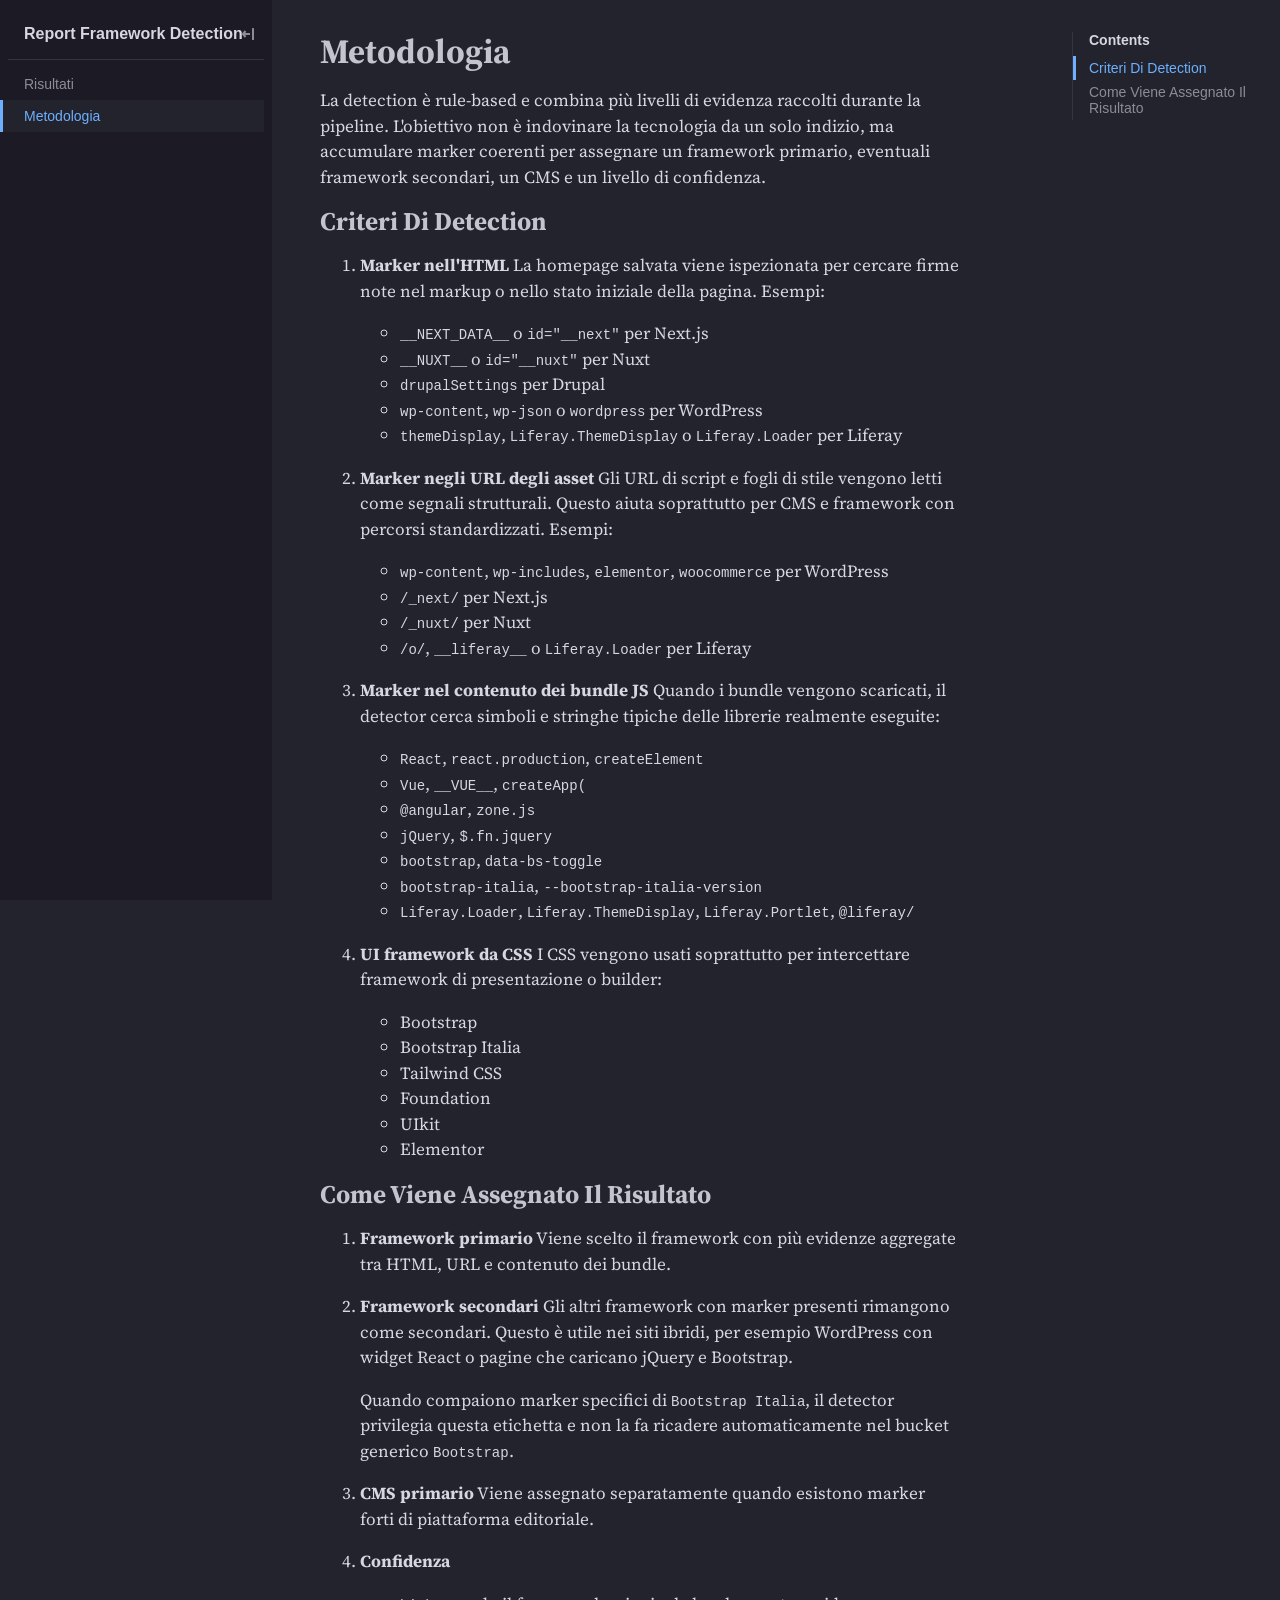
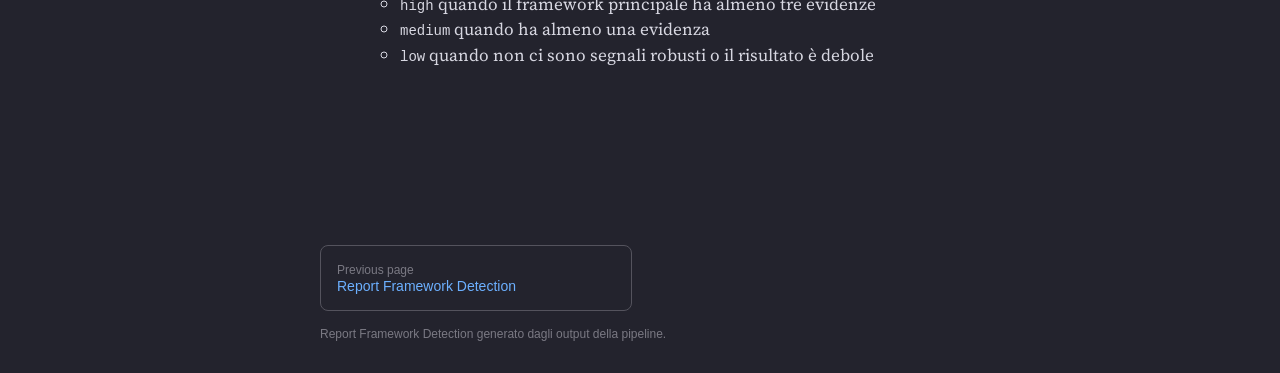
==== methodology.html @ 4d40c1b3 "second" ====
<!DOCTYPE html>
<html>
<head>
<meta charset="utf-8">
<meta name="viewport" content="width=device-width, initial-scale=1, maximum-scale=1">
<meta name="generator" content="Observable Framework v1.13.4">
<title>Metodologia | Report Framework Detection</title>
<link rel="preconnect" href="https://fonts.gstatic.com" crossorigin>
<link rel="preload" as="style" href="https://fonts.googleapis.com/css2?family=Source+Serif+4:ital,opsz,wght@0,8..60,200..900;1,8..60,200..900&amp;display=swap" crossorigin>
<link rel="preload" as="style" href="./_observablehq/theme-slate.55e203da.css">
<link rel="stylesheet" type="text/css" href="https://fonts.googleapis.com/css2?family=Source+Serif+4:ital,opsz,wght@0,8..60,200..900;1,8..60,200..900&amp;display=swap" crossorigin>
<link rel="stylesheet" type="text/css" href="./_observablehq/theme-slate.55e203da.css">
<link rel="modulepreload" href="./_observablehq/client.86d48a53.js">
<link rel="modulepreload" href="./_observablehq/runtime.607a8173.js">
<link rel="modulepreload" href="./_observablehq/stdlib.277aeab8.js">
<link rel="icon" href="./_file/observable.1af93621.png" type="image/png" sizes="32x32">
<script type="module">

import "./_observablehq/client.86d48a53.js";

</script>
</head>
<body>
<input id="observablehq-sidebar-toggle" type="checkbox" title="Toggle sidebar">
<label id="observablehq-sidebar-backdrop" for="observablehq-sidebar-toggle"></label>
<nav id="observablehq-sidebar">
  <ol>
    <label id="observablehq-sidebar-close" for="observablehq-sidebar-toggle"></label>
    <li class="observablehq-link"><a href="./">Report Framework Detection</a></li>
  </ol>
  <ol>
    <li class="observablehq-link"><a href="./">Risultati</a></li>
    <li class="observablehq-link observablehq-link-active"><a href="./methodology">Metodologia</a></li>
  </ol>
</nav>
<script>{const e=document.querySelector("#observablehq-sidebar"),o=document.querySelector("#observablehq-sidebar-toggle"),r=sessionStorage.getItem("observablehq-sidebar");r?o.checked=r==="true":o.indeterminate=!0;for(const t of document.querySelectorAll("#observablehq-sidebar summary")){const s=t.parentElement;switch(sessionStorage.getItem(`observablehq-sidebar:${t.textContent}`)){case"true":s.open=!0;break;case"false":s.classList.contains("observablehq-section-active")||(s.open=!1);break}}addEventListener("beforeunload",()=>sessionStorage.setItem("observablehq-sidebar-scrolly",`${e.scrollTop}`));const a=sessionStorage.getItem("observablehq-sidebar-scrolly");a!=null&&(e.style.cssText="overflow: hidden;",e.scrollTop=+a,e.style.cssText="");}</script>
<div id="observablehq-center">
<aside id="observablehq-toc" data-selector="h1:not(:first-of-type)[id], h2:first-child[id], :not(h1) + h2[id]">
<nav>
<div>Contents</div>
<ol>
<li class="observablehq-secondary-link"><a href="#criteri-di-detection">Criteri Di Detection</a></li>
<li class="observablehq-secondary-link"><a href="#come-viene-assegnato-il-risultato">Come Viene Assegnato Il Risultato</a></li>
</ol>
</nav>
</aside>
<main id="observablehq-main" class="observablehq">
<h1 id="metodologia" tabindex="-1"><a class="observablehq-header-anchor" href="#metodologia">Metodologia</a></h1>
<p>La detection è rule-based e combina più livelli di evidenza raccolti durante la pipeline. L'obiettivo non è indovinare
la tecnologia da un solo indizio, ma accumulare marker coerenti per assegnare un framework primario, eventuali framework
secondari, un CMS e un livello di confidenza.</p>
<h2 id="criteri-di-detection" tabindex="-1"><a class="observablehq-header-anchor" href="#criteri-di-detection">Criteri Di Detection</a></h2>
<ol>
<li>
<p><strong>Marker nell'HTML</strong>
La homepage salvata viene ispezionata per cercare firme note nel markup o nello stato iniziale della pagina.
Esempi:</p>
<ul>
<li><code>__NEXT_DATA__</code> o <code>id="__next"</code> per Next.js</li>
<li><code>__NUXT__</code> o <code>id="__nuxt"</code> per Nuxt</li>
<li><code>drupalSettings</code> per Drupal</li>
<li><code>wp-content</code>, <code>wp-json</code> o <code>wordpress</code> per WordPress</li>
<li><code>themeDisplay</code>, <code>Liferay.ThemeDisplay</code> o <code>Liferay.Loader</code> per Liferay</li>
</ul>
</li>
<li>
<p><strong>Marker negli URL degli asset</strong>
Gli URL di script e fogli di stile vengono letti come segnali strutturali. Questo aiuta soprattutto per CMS e framework
con percorsi standardizzati. Esempi:</p>
<ul>
<li><code>wp-content</code>, <code>wp-includes</code>, <code>elementor</code>, <code>woocommerce</code> per WordPress</li>
<li><code>/_next/</code> per Next.js</li>
<li><code>/_nuxt/</code> per Nuxt</li>
<li><code>/o/</code>, <code>__liferay__</code> o <code>Liferay.Loader</code> per Liferay</li>
</ul>
</li>
<li>
<p><strong>Marker nel contenuto dei bundle JS</strong>
Quando i bundle vengono scaricati, il detector cerca simboli e stringhe tipiche delle librerie realmente eseguite:</p>
<ul>
<li><code>React</code>, <code>react.production</code>, <code>createElement</code></li>
<li><code>Vue</code>, <code>__VUE__</code>, <code>createApp(</code></li>
<li><code>@angular</code>, <code>zone.js</code></li>
<li><code>jQuery</code>, <code>$.fn.jquery</code></li>
<li><code>bootstrap</code>, <code>data-bs-toggle</code></li>
<li><code>bootstrap-italia</code>, <code>--bootstrap-italia-version</code></li>
<li><code>Liferay.Loader</code>, <code>Liferay.ThemeDisplay</code>, <code>Liferay.Portlet</code>, <code>@liferay/</code></li>
</ul>
</li>
<li>
<p><strong>UI framework da CSS</strong>
I CSS vengono usati soprattutto per intercettare framework di presentazione o builder:</p>
<ul>
<li>Bootstrap</li>
<li>Bootstrap Italia</li>
<li>Tailwind CSS</li>
<li>Foundation</li>
<li>UIkit</li>
<li>Elementor</li>
</ul>
</li>
</ol>
<h2 id="come-viene-assegnato-il-risultato" tabindex="-1"><a class="observablehq-header-anchor" href="#come-viene-assegnato-il-risultato">Come Viene Assegnato Il Risultato</a></h2>
<ol>
<li>
<p><strong>Framework primario</strong>
Viene scelto il framework con più evidenze aggregate tra HTML, URL e contenuto dei bundle.</p>
</li>
<li>
<p><strong>Framework secondari</strong>
Gli altri framework con marker presenti rimangono come secondari. Questo è utile nei siti ibridi, per esempio
WordPress con widget React o pagine che caricano jQuery e Bootstrap.</p>
<p>Quando compaiono marker specifici di <code>Bootstrap Italia</code>, il detector privilegia questa etichetta e non la fa
ricadere automaticamente nel bucket generico <code>Bootstrap</code>.</p>
</li>
<li>
<p><strong>CMS primario</strong>
Viene assegnato separatamente quando esistono marker forti di piattaforma editoriale.</p>
</li>
<li>
<p><strong>Confidenza</strong></p>
<ul>
<li><code>high</code> quando il framework principale ha almeno tre evidenze</li>
<li><code>medium</code> quando ha almeno una evidenza</li>
<li><code>low</code> quando non ci sono segnali robusti o il risultato è debole</li>
</ul>
</li>
</ol>
</main>
<footer id="observablehq-footer">
<nav><a rel="prev" href="./"><span>Report Framework Detection</span></a></nav>
<div>Report Framework Detection generato dagli output della pipeline.</div>
</footer>
</div>
</body>
</html>
---- _observablehq/theme-slate.55e203da.css ----
:root{--monospace: Menlo, Consolas, monospace;--monospace-font: 14px/1.5 var(--monospace);--serif: "Source Serif 4", "Iowan Old Style", "Apple Garamond", "Palatino Linotype", "Times New Roman", "Droid Serif", Times, serif, "Apple Color Emoji", "Segoe UI Emoji", "Segoe UI Symbol";--sans-serif: -apple-system, BlinkMacSystemFont, "avenir next", avenir, helvetica, "helvetica neue", ubuntu, roboto, noto, "segoe ui", arial, sans-serif;--theme-blue: #4269d0;--theme-green: #3ca951;--theme-red: #ff725c;--theme-yellow: #efb118}html{-webkit-text-size-adjust:100%;-webkit-font-smoothing:antialiased;-moz-osx-font-smoothing:grayscale;background:var(--theme-background);color:var(--theme-foreground)}body{font:17px/1.5 var(--serif);margin:0}a[href]{color:var(--theme-foreground-focus)}h1,h2,h3,h4,h5,h6{color:var(--theme-foreground-alt);font-weight:700;line-height:1.15;margin-top:0;margin-bottom:.25rem;text-wrap:balance}h2+p,h3+p,h4+p,h2+table,h3+table,h4+table{margin-top:0}h1+h2{color:var(--theme-foreground);font-size:20px;font-style:italic;font-weight:400;margin-bottom:1rem}a[href]{text-decoration:none}a[href]:hover,a[href]:focus{text-decoration:underline}h1 code,h2 code,h3 code,h4 code,h5 code,h6 code{font-size:90%}pre{line-height:1.5}pre,code,tt{font-family:var(--monospace);font-size:14px}img{max-width:100%}p,table,figure,figcaption,h1,h2,h3,h4,h5,h6,.katex-display{max-width:640px}blockquote,ol,ul{max-width:600px}blockquote{margin:1rem 1.5rem}ul ol{padding-left:28px}hr{height:1px;margin:1rem 0;padding:1rem 0;border:none;background:no-repeat center/100% 1px linear-gradient(to right,var(--theme-foreground-faintest),var(--theme-foreground-faintest))}pre{background-color:var(--theme-background-alt);border-radius:4px;margin:1rem -1rem;max-width:960px;min-height:1.5em;padding:.5rem 1rem;overflow-x:auto;box-sizing:border-box}input:not([type]),input[type=email],input[type=number],input[type=password],input[type=range],input[type=search],input[type=tel],input[type=text],input[type=url]{width:240px}input,canvas,button{vertical-align:middle}button,input,textarea{accent-color:var(--theme-blue)}table{width:100%;border-collapse:collapse;font:13px/1.2 var(--sans-serif)}table pre,table code,table tt{font-size:inherit;line-height:inherit}th>pre:only-child,td>pre:only-child{margin:0;padding:0}th{color:var(--theme-foreground);text-align:left;vertical-align:bottom}td{color:var(--theme-foreground-alt);vertical-align:top}th,td{padding:3px 6.5px 3px 0}th:last-child,td:last-child{padding-right:0}tr:not(:last-child){border-bottom:solid 1px var(--theme-foreground-faintest)}thead tr{border-bottom:solid 1px var(--theme-foreground-fainter)}figure,table{margin:1rem 0}figure img{max-width:100%}figure>h2,figure>h3{font-family:var(--sans-serif)}figure>h2{font-size:20px}figure>h3{font-size:16px;font-weight:400}figcaption{font:small var(--sans-serif);color:var(--theme-foreground-muted)}a[href].observablehq-header-anchor{color:inherit}:root{--font-big: 700 32px/1 var(--sans-serif);--font-small: 14px var(--sans-serif)}.big{font:var(--font-big)}.small{font:var(--font-small)}.red{color:var(--theme-red)}.yellow{color:var(--theme-yellow)}.green{color:var(--theme-green)}.blue{color:var(--theme-blue)}.muted{color:var(--theme-foreground-muted)}.observablehq--draft>h1:first-of-type:after{content:" [DRAFT]";color:var(--theme-foreground-muted)}:root{--theme-caret: url("data:image/svg+xml,%3Csvg xmlns='http://www.w3.org/2000/svg' width='16' height='16' viewBox='0 0 16 16'%3E%3Cpath d='M5 7L8.125 9.5L11.25 7' stroke='black' stroke-width='1.5' stroke-linecap='round' fill='none'/%3E%3C/svg%3E");--theme-toggle: url("data:image/svg+xml,%3Csvg xmlns='http://www.w3.org/2000/svg' width='16' height='16' viewBox='0 0 16 16'%3E%3Cpath d='m10.5,11 2.5-3-2.5-3 M6,8h7' fill='none' stroke='black' stroke-width='2'/%3E%3Crect x='2' y='2' fill='currentColor' height='12' rx='0.5' width='2'/%3E%3C/svg%3E");--theme-magnifier: url("data:image/svg+xml,%3Csvg xmlns='http://www.w3.org/2000/svg' width='16' height='16' viewBox='0 0 16 16'%3E%3Cpath stroke='currentColor' stroke-width='2' fill='none' d='M15,15L10.5,10.5a3,3 0 1,0 -6 -6a3,3 0 1,0 6 6'%3E%3C/path%3E%3C/svg%3E");--observablehq-max-width: 1440px;--observablehq-header-height: 2.2rem;scroll-padding-top:2.5rem}:root:has(#observablehq-header){scroll-padding-top:calc(var(--observablehq-header-height) + 2.5rem)}body{max-width:var(--observablehq-max-width);margin:auto}#observablehq-main,#observablehq-header,#observablehq-footer{margin:1rem auto}#observablehq-header{position:fixed;top:0;left:calc(max(0rem,(100vw - var(--observablehq-max-width)) / 2) + var(--observablehq-inset-left) + 2rem);right:calc(max(0rem,(100vw - var(--observablehq-max-width)) / 2) + var(--observablehq-inset-right) + 2rem);z-index:2;display:flex;align-items:center;gap:.5rem;height:var(--observablehq-header-height);margin:0 -2rem 2rem;padding:1rem 2rem .5rem;background:var(--theme-background);border-bottom:solid 1px var(--theme-foreground-faintest);font:500 16px var(--sans-serif)}#observablehq-main{min-height:calc(100vh - 20rem);position:relative;z-index:0}#observablehq-header~#observablehq-main{margin-top:calc(var(--observablehq-header-height) + 1.5rem + 2rem)}#observablehq-footer{display:block;margin-top:10rem;font:12px var(--sans-serif);color:var(--theme-foreground-faint)}#observablehq-footer nav{display:grid;max-width:640px;grid-template-columns:1fr 1fr;column-gap:1rem;margin-bottom:1rem}#observablehq-footer nav a{display:flex;flex-direction:column;border:1px solid var(--theme-foreground-fainter);border-radius:8px;padding:1rem;line-height:1rem;text-decoration:none}#observablehq-footer nav a span{font-size:14px}#observablehq-footer nav a:hover span{text-decoration:underline}#observablehq-footer nav a:hover{border-color:var(--theme-foreground-focus)}#observablehq-footer nav a[rel=prev]{grid-column:1;align-items:start}#observablehq-footer nav a[rel=next]{grid-column:2;align-items:end}#observablehq-footer nav a:before{color:var(--theme-foreground-faint)}#observablehq-footer nav a[rel=prev]:before{content:"Previous page"}#observablehq-footer nav a[rel=next]:before{content:"Next page"}#observablehq-center{margin:2rem;--observablehq-inset-left: 0rem;--observablehq-inset-right: 0rem}#observablehq-sidebar{--observablehq-sidebar-padding-left: max(0rem, (100vw - var(--observablehq-max-width)) / 2) ;position:fixed;background:var(--theme-background-alt);color:var(--theme-foreground-muted);font:14px var(--sans-serif);visibility:hidden;font-weight:500;width:calc(272px + var(--observablehq-sidebar-padding-left));z-index:3;top:0;bottom:0;left:-272px;box-sizing:border-box;padding:0 .5rem 1rem calc(var(--observablehq-sidebar-padding-left) + .5rem);overflow-y:auto}#observablehq-sidebar ol,#observablehq-toc ol{list-style:none;margin:0;padding:0}#observablehq-sidebar>ol,#observablehq-sidebar>details,#observablehq-sidebar>section{position:relative;padding-bottom:.5rem;margin:.5rem 0;border-bottom:solid 1px var(--theme-foreground-faintest)}#observablehq-sidebar>ol:first-child{position:sticky;top:0;z-index:1;font-size:16px;font-weight:700;padding-top:1rem;margin:0;color:var(--theme-foreground)}#observablehq-sidebar>ol:first-child:before{content:"";position:absolute;inset:0 -.5rem;background:var(--theme-background-alt)}#observablehq-sidebar>ol:first-child>li{position:relative}#observablehq-sidebar>ol:first-child>li>a{height:calc(var(--observablehq-header-height) - 1rem)}#observablehq-sidebar>ol:last-child,#observablehq-sidebar>details:last-child,#observablehq-sidebar>section:last-child{border-bottom:none}#observablehq-sidebar summary{font-weight:700;color:var(--theme-foreground);cursor:default}#observablehq-sidebar summary::-webkit-details-marker,#observablehq-sidebar summary::marker{display:none}#observablehq-sidebar details summary:after{position:absolute;right:0;width:1rem;height:1rem;background:var(--theme-foreground-muted);content:"";-webkit-mask:var(--theme-caret);-webkit-mask-repeat:no-repeat;-webkit-mask-position:center;mask:var(--theme-caret);mask-repeat:no-repeat;mask-position:center;padding:.5rem;transition:transform .25s ease;transform:rotate(-90deg);transform-origin:50% 50%}#observablehq-sidebar details summary:hover:after{color:var(--theme-foreground)}#observablehq-sidebar details[open] summary:after{transform:rotate(0)}#observablehq-sidebar-toggle{position:fixed;appearance:none;background:none;top:0;left:0;height:100%;width:2rem;display:flex;align-items:center;justify-content:center;cursor:e-resize;margin:0;color:var(--theme-foreground-muted);z-index:1}#observablehq-sidebar-close{position:absolute;top:1rem;right:0;width:2rem;height:var(--observablehq-header-height);display:flex;align-items:center;justify-content:center;color:var(--theme-foreground-muted);cursor:w-resize;z-index:2}#observablehq-sidebar-toggle:before,#observablehq-sidebar-close:before{content:"";width:1rem;height:1rem;background:currentColor;-webkit-mask:var(--theme-toggle);mask:var(--theme-toggle)}#observablehq-sidebar-close:before{transform:scaleX(-1)}#observablehq-sidebar summary,.observablehq-link a{display:flex;padding:.5rem 1rem .5rem 1.5rem;margin-left:-.5rem;align-items:center}#observablehq-sidebar summary a{flex-grow:1;color:inherit}#observablehq-sidebar summary.observablehq-link{padding:0;margin-left:0}#observablehq-sidebar details summary:hover,.observablehq-link-active a,.observablehq-link a:hover{background:var(--theme-background)}.observablehq-link a:hover{color:var(--theme-foreground-focus)}#observablehq-toc{display:none;position:fixed;color:var(--theme-foreground-muted);font:400 14px var(--sans-serif);z-index:1;top:0;right:calc(max(0rem,(100% - var(--observablehq-max-width)) / 2) + 1rem);bottom:0;overflow-y:auto}#observablehq-header~#observablehq-toc{top:calc(var(--observablehq-header-height) + 1.5rem)}#observablehq-toc nav{width:192px;margin:2rem 0;padding:0 1rem;box-sizing:border-box;border-left:solid 1px var(--theme-foreground-faintest)}#observablehq-toc div{font-weight:700;color:var(--theme-foreground);margin-bottom:.5rem}.observablehq-secondary-link a{display:block;padding:.25rem 0}.observablehq-link:not(.observablehq-link-active) a[href]:not(:hover),.observablehq-secondary-link:not(.observablehq-secondary-link-active) a[href]:not(:hover){color:inherit}.observablehq-link-active,.observablehq-secondary-link-active{position:relative}.observablehq-link-active:before,.observablehq-secondary-link-highlight{content:"";position:absolute;width:3px;background:var(--theme-foreground-focus)}.observablehq-link-active:before{top:0;bottom:0;left:-.5rem}.observablehq-secondary-link-highlight{left:1px;top:2rem;height:0;transition:top .15s ease,height .15s ease}#observablehq-sidebar{transition:visibility .15s 0ms,left .15s 0ms ease}#observablehq-sidebar:focus-within,#observablehq-sidebar-toggle:checked~#observablehq-sidebar{left:0;visibility:initial;box-shadow:0 0 8px 4px #0000001a;transition:visibility 0ms 0ms,left .15s 0ms ease}#observablehq-sidebar-backdrop{display:none;position:fixed;inset:0;z-index:2}#observablehq-sidebar-backdrop:has(~#observablehq-sidebar:focus-within),#observablehq-sidebar-toggle:checked~#observablehq-sidebar-backdrop{display:initial}@media(prefers-color-scheme:dark){#observablehq-sidebar:focus-within,#observablehq-sidebar-toggle:checked~#observablehq-sidebar{box-shadow:0 0 8px 4px #00000080}}@media (min-width: calc(912px + 6rem)){#observablehq-sidebar{transition:none!important}#observablehq-sidebar-toggle:checked~#observablehq-sidebar-backdrop{display:none}#observablehq-sidebar-toggle:checked~#observablehq-sidebar,#observablehq-sidebar-toggle:indeterminate~#observablehq-sidebar{left:0;visibility:initial;box-shadow:none}#observablehq-sidebar-toggle:checked~#observablehq-center,#observablehq-sidebar-toggle:indeterminate~#observablehq-center{--observablehq-inset-left: calc(272px + 1rem) ;--observablehq-inset-right: 1rem;padding-left:var(--observablehq-inset-left);padding-right:1rem}}@media (min-width: calc(832px + 5rem)){#observablehq-toc~#observablehq-main{padding-right:calc(192px + 1rem)}#observablehq-toc{display:block}}@media (min-width: calc(912px + 6rem)){#observablehq-sidebar-toggle:checked~#observablehq-center #observablehq-toc,#observablehq-sidebar-toggle:indeterminate~#observablehq-center #observablehq-toc{display:none}#observablehq-sidebar-toggle:checked~#observablehq-center #observablehq-toc~#observablehq-main,#observablehq-sidebar-toggle:indeterminate~#observablehq-center #observablehq-toc~#observablehq-main{padding-right:0}}@media (min-width: calc(1104px + 7rem)){#observablehq-sidebar-toggle:checked~#observablehq-center #observablehq-toc,#observablehq-sidebar-toggle:indeterminate~#observablehq-center #observablehq-toc,#observablehq-toc{display:block}#observablehq-sidebar-toggle:checked~#observablehq-center #observablehq-toc~#observablehq-main,#observablehq-sidebar-toggle:indeterminate~#observablehq-center #observablehq-toc~#observablehq-main{padding-right:calc(192px + 1rem)}}.observablehq-pre-container{position:relative;margin:1rem -1rem;max-width:960px}.observablehq-pre-container:after{position:absolute;top:0;right:0;height:21px;font:12px var(--sans-serif);color:var(--theme-foreground-muted);background:linear-gradient(to right,transparent,var(--theme-background-alt) 40%);padding:.5rem .5rem .5rem 1.5rem}.observablehq-pre-container[data-language]:after{content:attr(data-language)}.observablehq-pre-container pre{padding-right:4rem;margin:0;max-width:none}.observablehq-pre-copy{position:absolute;top:0;right:0;background:none;color:transparent;border:none;border-radius:4px;padding:0 8px;margin:4px;height:29px;cursor:pointer;z-index:1;display:flex;align-items:center}.observablehq-pre-copied:before{content:"Copied!";position:absolute;right:calc(100% + .25rem);background:linear-gradient(to right,transparent,var(--theme-background-alt) 10%);color:var(--theme-green);font:var(--font-small);padding:4px 8px 4px 16px;pointer-events:none;animation-name:observablehq-pre-copied;animation-duration:.25s;animation-direction:alternate;animation-iteration-count:2}@keyframes observablehq-pre-copied{0%{opacity:0;transform:translate(.5rem)}50%{opacity:1}to{transform:translate(0)}}.observablehq-pre-container[data-copy] .observablehq-pre-copy,.observablehq-pre-container:hover .observablehq-pre-copy,.observablehq-pre-container .observablehq-pre-copy:focus{background:var(--theme-background-alt);color:var(--theme-foreground-faint)}.observablehq-pre-container .observablehq-pre-copy:hover{color:var(--theme-foreground-muted)}.observablehq-pre-container .observablehq-pre-copy:active{color:var(--theme-foreground);background:var(--theme-foreground-faintest)}#observablehq-sidebar.observablehq-search-results>ol:not(:first-child),#observablehq-sidebar.observablehq-search-results>details,#observablehq-sidebar.observablehq-search-results>section{display:none}#observablehq-search{position:relative;padding:.5rem 0 0;display:flex;align-items:center}#observablehq-search input{padding:6px 4px 6px 2.2em;width:100%;border:none;border-radius:4px;background-color:var(--theme-background);font-size:13.3px;height:28px}#observablehq-search input::placeholder{color:var(--theme-foreground-faint)}#observablehq-search:before{position:absolute;left:.5rem;content:"";width:1rem;height:1rem;background:currentColor;-webkit-mask:var(--theme-magnifier);mask:var(--theme-magnifier);pointer-events:none}#observablehq-search:after{position:absolute;right:6px;content:attr(data-shortcut);pointer-events:none}#observablehq-search:focus-within:after{content:""}#observablehq-search-results{--relevance-width: 32px;position:absolute;overflow-y:auto;top:6.5rem;left:var(--observablehq-sidebar-padding-left);right:.5rem;bottom:0}#observablehq-search-results a span{max-width:184px;white-space:nowrap;overflow:hidden;text-overflow:ellipsis}#observablehq-search-results div{text-align:right;font-size:10px;margin:.5em}#observablehq-search-results li{position:relative;display:flex;align-items:center}#observablehq-search-results a{flex-grow:1}#observablehq-search-results li:after,#observablehq-search-results a span:after{content:"";width:var(--relevance-width);height:4px;position:absolute;top:14px;right:.5em;border-radius:2px;background:var(--theme-foreground-muted)}#observablehq-search-results li.observablehq-link-active:after{background:var(--theme-foreground-focus)}#observablehq-search-results a span:after{background:var(--theme-foreground-faintest)}#observablehq-search-results li[data-score="0"]:after{width:calc(var(--relevance-width) * .125)}#observablehq-search-results li[data-score="1"]:after{width:calc(var(--relevance-width) * .25)}#observablehq-search-results li[data-score="2"]:after{width:calc(var(--relevance-width) * .4375)}#observablehq-search-results li[data-score="3"]:after{width:calc(var(--relevance-width) * .625)}#observablehq-search-results li[data-score="4"]:after{width:calc(var(--relevance-width) * .8125)}@media print{#observablehq-center{padding-left:1em!important}#observablehq-sidebar,#observablehq-footer{display:none!important}}#observablehq-main{container-type:inline-size}.grid{margin:1rem 0;display:grid;gap:1rem;grid-auto-rows:1fr}.grid svg{overflow:visible}.grid figure{margin:0}.grid>*>p:first-child{margin-top:0}.grid>*>p:last-child{margin-bottom:0}@container (min-width: 640px){.grid-cols-2,.grid-cols-4{grid-template-columns:repeat(2,minmax(0,1fr))}.grid-cols-2 .grid-colspan-2,.grid-cols-2 .grid-colspan-3,.grid-cols-2 .grid-colspan-4,.grid-cols-4 .grid-colspan-2,.grid-cols-4 .grid-colspan-3,.grid-cols-4 .grid-colspan-4{grid-column:span 2}}@container (min-width: 720px){.grid-cols-3{grid-template-columns:repeat(3,minmax(0,1fr))}.grid-cols-3 .grid-colspan-2{grid-column:span 2}.grid-cols-3 .grid-colspan-3{grid-column:span 3}}@container (min-width: 1080px){.grid-cols-4{grid-template-columns:repeat(4,minmax(0,1fr))}.grid-cols-4 .grid-colspan-3{grid-column:span 3}.grid-cols-4 .grid-colspan-4{grid-column:span 4}}.grid-rowspan-2{grid-row:span 2}.grid-rowspan-3{grid-row:span 3}.grid-rowspan-4{grid-row:span 4}.note,.tip,.warning,.caution{border-left:solid 1px;border-radius:0 4px 4px 0;padding:1rem 2rem;margin:1rem 0;box-sizing:border-box;max-width:640px}.note:before,.tip:before,.warning:before,.caution:before{display:block;margin-bottom:1rem;font-weight:700}.note{border-left-color:var(--theme-foreground-fainter);background-color:var(--theme-background-alt)}.note:before{content:"Note";color:var(--theme-foreground-muted)}.tip{border-left-color:var(--theme-green);background-color:color-mix(in srgb,var(--theme-green),var(--theme-background) 90%)}.tip:before{content:"Tip";color:var(--theme-green)}.warning{border-left-color:var(--theme-yellow);background-color:color-mix(in srgb,var(--theme-yellow),var(--theme-background) 90%)}.warning:before{content:"Warning";color:var(--theme-yellow)}.caution{border-left-color:var(--theme-red);background-color:color-mix(in srgb,var(--theme-red),var(--theme-background) 90%)}.caution:before{content:"Caution";color:var(--theme-red)}.note[label]:before,.tip[label]:before,.warning[label]:before,.caution[label]:before{content:attr(label)}.note>:first-child,.tip>:first-child,.warning>:first-child,.caution>:first-child{margin-top:0}.note>:last-child,.tip>:last-child,.warning>:last-child,.caution>:last-child{margin-bottom:0}.card{background:var(--theme-background-alt);border:solid 1px var(--theme-foreground-faintest);border-radius:.75rem;padding:1rem;margin:1rem 0;font:14px var(--sans-serif)}.grid>.card{margin:0}.card>:first-child,.card>:first-child>:first-child{margin-top:0}.card>:last-child,.card>:last-child>:last-child{margin-bottom:0}.card h2,.card h3{font-size:inherit}.card h2{font-weight:500;font-size:15px}.card h3{font-weight:400;color:var(--theme-foreground-muted)}.card h2~svg,.card h3~svg,.card h2~p,.card h3~p{margin-top:1rem}.observablehq--block:empty{margin:0}@keyframes observablehq-loading{0%{transform:rotate(0)}to{transform:rotate(360deg)}}observablehq-loading{font:var(--monospace-font);color:var(--theme-foreground-muted);display:inline-block;transform-origin:.32em 55%;animation-name:observablehq-loading;animation-timing-function:linear;animation-duration:1s;animation-iteration-count:infinite}observablehq-loading:before{content:"\21bb"}.observablehq--block observablehq-loading{display:block}.observablehq--block{margin:1rem 0}.observablehq--block .observablehq,.observablehq--block .observablehq--inspect{display:block}.observablehq--collapsed,.observablehq--expanded.observablehq--inspect a{cursor:pointer}.observablehq--caret{margin-right:4px;vertical-align:baseline}.observablehq--field{text-indent:-1rem;margin-left:1rem}.observablehq--inspect{font:var(--monospace-font);overflow-x:auto;white-space:pre}.observablehq--inspect.observablehq--import{white-space:normal}.observablehq--inspect::-webkit-scrollbar{display:none}.observablehq--error .observablehq--inspect{word-break:break-all;white-space:pre-wrap}.observablehq--string-expand{margin-left:6px;padding:2px 6px;border-radius:2px;font-size:80%;background:var(--theme-background-alt);cursor:pointer;vertical-align:middle}.observablehq--keyword,.hljs-doctag,.hljs-keyword,.hljs-meta .hljs-keyword,.hljs-template-tag,.hljs-template-variable,.hljs-type,.hljs-variable.language_{color:var(--syntax-keyword)}.observablehq--symbol,.hljs-title,.hljs-title.class_,.hljs-title.class_.inherited__,.hljs-title.function_{color:var(--syntax-entity)}.observablehq--index,.observablehq--key,.hljs-attr,.hljs-attribute,.hljs-meta,.hljs-operator,.hljs-variable,.hljs-selector-attr,.hljs-selector-class,.hljs-selector-id{color:var(--syntax-constant)}.observablehq--regexp,.observablehq--string,.hljs-regexp,.hljs-string,.hljs-meta .hljs-string{color:var(--syntax-string)}.observablehq--null,.observablehq--undefined,.hljs-built_in,.hljs-literal,.hljs-symbol{color:var(--syntax-variable)}.observablehq--prototype-key,.observablehq--empty,.hljs-comment,.hljs-formula{color:var(--syntax-comment)}.observablehq--bigint,.observablehq--boolean,.observablehq--date,.observablehq--forbidden,.observablehq--number,.hljs-name,.hljs-number,.hljs-quote,.hljs-selector-tag,.hljs-selector-pseudo{color:var(--syntax-entity-tag)}.hljs-subst{color:var(--syntax-storage-modifier-import)}.hljs-section{color:var(--syntax-markup-heading);font-weight:700}.hljs-bullet{color:var(--syntax-markup-list)}.hljs-emphasis{color:var(--syntax-markup-italic);font-style:italic}.hljs-strong{color:var(--syntax-markup-bold);font-weight:700}.hljs-addition{color:var(--syntax-markup-inserted);background-color:var(--syntax-markup-inserted-background)}.hljs-deletion{color:var(--syntax-markup-deleted);background-color:var(--syntax-markup-deleted-background)}.observablehq--empty{font-style:oblique}.observablehq--error{color:var(--syntax-keyword)}.plot-d6a7b5{--plot-background: var(--theme-background)}p .plot-d6a7b5{display:inline-block}:root{--syntax-keyword: #ff7b72;--syntax-entity: #d2a8ff;--syntax-constant: #79c0ff;--syntax-string: #a5d6ff;--syntax-variable: #ffa657;--syntax-comment: var(--theme-foreground-muted);--syntax-entity-tag: #7ee787;--syntax-storage-modifier-import: #c9d1d9;--syntax-markup-heading: #1f6feb;--syntax-markup-list: #f2cc60;--syntax-markup-italic: #c9d1d9;--syntax-markup-bold: #c9d1d9;--syntax-markup-inserted: #aff5b4;--syntax-markup-inserted-background: #033a16;--syntax-markup-deleted: #ffdcd7;--syntax-markup-deleted-background: #67060c}:root{--theme-background-a: color-mix(in srgb, var(--theme-foreground) 4%, var(--theme-background-b));--theme-background: var(--theme-background-a);--theme-background-alt: var(--theme-background-b);--theme-foreground-alt: color-mix(in srgb, var(--theme-foreground) 90%, var(--theme-background-b));--theme-foreground-muted: color-mix(in srgb, var(--theme-foreground) 60%, var(--theme-background-b));--theme-foreground-faint: color-mix(in srgb, var(--theme-foreground) 50%, var(--theme-background-b));--theme-foreground-fainter: color-mix(in srgb, var(--theme-foreground) 30%, var(--theme-background-b));--theme-foreground-faintest: color-mix(in srgb, var(--theme-foreground) 14%, var(--theme-background-b));color-scheme:dark}:root{--theme-foreground: #d7d7e1;--theme-foreground-focus: #6cb0ff;--theme-background-b: #1c1b25}
---- _observablehq/theme-slate.55e203da.css ----
:root{--monospace: Menlo, Consolas, monospace;--monospace-font: 14px/1.5 var(--monospace);--serif: "Source Serif 4", "Iowan Old Style", "Apple Garamond", "Palatino Linotype", "Times New Roman", "Droid Serif", Times, serif, "Apple Color Emoji", "Segoe UI Emoji", "Segoe UI Symbol";--sans-serif: -apple-system, BlinkMacSystemFont, "avenir next", avenir, helvetica, "helvetica neue", ubuntu, roboto, noto, "segoe ui", arial, sans-serif;--theme-blue: #4269d0;--theme-green: #3ca951;--theme-red: #ff725c;--theme-yellow: #efb118}html{-webkit-text-size-adjust:100%;-webkit-font-smoothing:antialiased;-moz-osx-font-smoothing:grayscale;background:var(--theme-background);color:var(--theme-foreground)}body{font:17px/1.5 var(--serif);margin:0}a[href]{color:var(--theme-foreground-focus)}h1,h2,h3,h4,h5,h6{color:var(--theme-foreground-alt);font-weight:700;line-height:1.15;margin-top:0;margin-bottom:.25rem;text-wrap:balance}h2+p,h3+p,h4+p,h2+table,h3+table,h4+table{margin-top:0}h1+h2{color:var(--theme-foreground);font-size:20px;font-style:italic;font-weight:400;margin-bottom:1rem}a[href]{text-decoration:none}a[href]:hover,a[href]:focus{text-decoration:underline}h1 code,h2 code,h3 code,h4 code,h5 code,h6 code{font-size:90%}pre{line-height:1.5}pre,code,tt{font-family:var(--monospace);font-size:14px}img{max-width:100%}p,table,figure,figcaption,h1,h2,h3,h4,h5,h6,.katex-display{max-width:640px}blockquote,ol,ul{max-width:600px}blockquote{margin:1rem 1.5rem}ul ol{padding-left:28px}hr{height:1px;margin:1rem 0;padding:1rem 0;border:none;background:no-repeat center/100% 1px linear-gradient(to right,var(--theme-foreground-faintest),var(--theme-foreground-faintest))}pre{background-color:var(--theme-background-alt);border-radius:4px;margin:1rem -1rem;max-width:960px;min-height:1.5em;padding:.5rem 1rem;overflow-x:auto;box-sizing:border-box}input:not([type]),input[type=email],input[type=number],input[type=password],input[type=range],input[type=search],input[type=tel],input[type=text],input[type=url]{width:240px}input,canvas,button{vertical-align:middle}button,input,textarea{accent-color:var(--theme-blue)}table{width:100%;border-collapse:collapse;font:13px/1.2 var(--sans-serif)}table pre,table code,table tt{font-size:inherit;line-height:inherit}th>pre:only-child,td>pre:only-child{margin:0;padding:0}th{color:var(--theme-foreground);text-align:left;vertical-align:bottom}td{color:var(--theme-foreground-alt);vertical-align:top}th,td{padding:3px 6.5px 3px 0}th:last-child,td:last-child{padding-right:0}tr:not(:last-child){border-bottom:solid 1px var(--theme-foreground-faintest)}thead tr{border-bottom:solid 1px var(--theme-foreground-fainter)}figure,table{margin:1rem 0}figure img{max-width:100%}figure>h2,figure>h3{font-family:var(--sans-serif)}figure>h2{font-size:20px}figure>h3{font-size:16px;font-weight:400}figcaption{font:small var(--sans-serif);color:var(--theme-foreground-muted)}a[href].observablehq-header-anchor{color:inherit}:root{--font-big: 700 32px/1 var(--sans-serif);--font-small: 14px var(--sans-serif)}.big{font:var(--font-big)}.small{font:var(--font-small)}.red{color:var(--theme-red)}.yellow{color:var(--theme-yellow)}.green{color:var(--theme-green)}.blue{color:var(--theme-blue)}.muted{color:var(--theme-foreground-muted)}.observablehq--draft>h1:first-of-type:after{content:" [DRAFT]";color:var(--theme-foreground-muted)}:root{--theme-caret: url("data:image/svg+xml,%3Csvg xmlns='http://www.w3.org/2000/svg' width='16' height='16' viewBox='0 0 16 16'%3E%3Cpath d='M5 7L8.125 9.5L11.25 7' stroke='black' stroke-width='1.5' stroke-linecap='round' fill='none'/%3E%3C/svg%3E");--theme-toggle: url("data:image/svg+xml,%3Csvg xmlns='http://www.w3.org/2000/svg' width='16' height='16' viewBox='0 0 16 16'%3E%3Cpath d='m10.5,11 2.5-3-2.5-3 M6,8h7' fill='none' stroke='black' stroke-width='2'/%3E%3Crect x='2' y='2' fill='currentColor' height='12' rx='0.5' width='2'/%3E%3C/svg%3E");--theme-magnifier: url("data:image/svg+xml,%3Csvg xmlns='http://www.w3.org/2000/svg' width='16' height='16' viewBox='0 0 16 16'%3E%3Cpath stroke='currentColor' stroke-width='2' fill='none' d='M15,15L10.5,10.5a3,3 0 1,0 -6 -6a3,3 0 1,0 6 6'%3E%3C/path%3E%3C/svg%3E");--observablehq-max-width: 1440px;--observablehq-header-height: 2.2rem;scroll-padding-top:2.5rem}:root:has(#observablehq-header){scroll-padding-top:calc(var(--observablehq-header-height) + 2.5rem)}body{max-width:var(--observablehq-max-width);margin:auto}#observablehq-main,#observablehq-header,#observablehq-footer{margin:1rem auto}#observablehq-header{position:fixed;top:0;left:calc(max(0rem,(100vw - var(--observablehq-max-width)) / 2) + var(--observablehq-inset-left) + 2rem);right:calc(max(0rem,(100vw - var(--observablehq-max-width)) / 2) + var(--observablehq-inset-right) + 2rem);z-index:2;display:flex;align-items:center;gap:.5rem;height:var(--observablehq-header-height);margin:0 -2rem 2rem;padding:1rem 2rem .5rem;background:var(--theme-background);border-bottom:solid 1px var(--theme-foreground-faintest);font:500 16px var(--sans-serif)}#observablehq-main{min-height:calc(100vh - 20rem);position:relative;z-index:0}#observablehq-header~#observablehq-main{margin-top:calc(var(--observablehq-header-height) + 1.5rem + 2rem)}#observablehq-footer{display:block;margin-top:10rem;font:12px var(--sans-serif);color:var(--theme-foreground-faint)}#observablehq-footer nav{display:grid;max-width:640px;grid-template-columns:1fr 1fr;column-gap:1rem;margin-bottom:1rem}#observablehq-footer nav a{display:flex;flex-direction:column;border:1px solid var(--theme-foreground-fainter);border-radius:8px;padding:1rem;line-height:1rem;text-decoration:none}#observablehq-footer nav a span{font-size:14px}#observablehq-footer nav a:hover span{text-decoration:underline}#observablehq-footer nav a:hover{border-color:var(--theme-foreground-focus)}#observablehq-footer nav a[rel=prev]{grid-column:1;align-items:start}#observablehq-footer nav a[rel=next]{grid-column:2;align-items:end}#observablehq-footer nav a:before{color:var(--theme-foreground-faint)}#observablehq-footer nav a[rel=prev]:before{content:"Previous page"}#observablehq-footer nav a[rel=next]:before{content:"Next page"}#observablehq-center{margin:2rem;--observablehq-inset-left: 0rem;--observablehq-inset-right: 0rem}#observablehq-sidebar{--observablehq-sidebar-padding-left: max(0rem, (100vw - var(--observablehq-max-width)) / 2) ;position:fixed;background:var(--theme-background-alt);color:var(--theme-foreground-muted);font:14px var(--sans-serif);visibility:hidden;font-weight:500;width:calc(272px + var(--observablehq-sidebar-padding-left));z-index:3;top:0;bottom:0;left:-272px;box-sizing:border-box;padding:0 .5rem 1rem calc(var(--observablehq-sidebar-padding-left) + .5rem);overflow-y:auto}#observablehq-sidebar ol,#observablehq-toc ol{list-style:none;margin:0;padding:0}#observablehq-sidebar>ol,#observablehq-sidebar>details,#observablehq-sidebar>section{position:relative;padding-bottom:.5rem;margin:.5rem 0;border-bottom:solid 1px var(--theme-foreground-faintest)}#observablehq-sidebar>ol:first-child{position:sticky;top:0;z-index:1;font-size:16px;font-weight:700;padding-top:1rem;margin:0;color:var(--theme-foreground)}#observablehq-sidebar>ol:first-child:before{content:"";position:absolute;inset:0 -.5rem;background:var(--theme-background-alt)}#observablehq-sidebar>ol:first-child>li{position:relative}#observablehq-sidebar>ol:first-child>li>a{height:calc(var(--observablehq-header-height) - 1rem)}#observablehq-sidebar>ol:last-child,#observablehq-sidebar>details:last-child,#observablehq-sidebar>section:last-child{border-bottom:none}#observablehq-sidebar summary{font-weight:700;color:var(--theme-foreground);cursor:default}#observablehq-sidebar summary::-webkit-details-marker,#observablehq-sidebar summary::marker{display:none}#observablehq-sidebar details summary:after{position:absolute;right:0;width:1rem;height:1rem;background:var(--theme-foreground-muted);content:"";-webkit-mask:var(--theme-caret);-webkit-mask-repeat:no-repeat;-webkit-mask-position:center;mask:var(--theme-caret);mask-repeat:no-repeat;mask-position:center;padding:.5rem;transition:transform .25s ease;transform:rotate(-90deg);transform-origin:50% 50%}#observablehq-sidebar details summary:hover:after{color:var(--theme-foreground)}#observablehq-sidebar details[open] summary:after{transform:rotate(0)}#observablehq-sidebar-toggle{position:fixed;appearance:none;background:none;top:0;left:0;height:100%;width:2rem;display:flex;align-items:center;justify-content:center;cursor:e-resize;margin:0;color:var(--theme-foreground-muted);z-index:1}#observablehq-sidebar-close{position:absolute;top:1rem;right:0;width:2rem;height:var(--observablehq-header-height);display:flex;align-items:center;justify-content:center;color:var(--theme-foreground-muted);cursor:w-resize;z-index:2}#observablehq-sidebar-toggle:before,#observablehq-sidebar-close:before{content:"";width:1rem;height:1rem;background:currentColor;-webkit-mask:var(--theme-toggle);mask:var(--theme-toggle)}#observablehq-sidebar-close:before{transform:scaleX(-1)}#observablehq-sidebar summary,.observablehq-link a{display:flex;padding:.5rem 1rem .5rem 1.5rem;margin-left:-.5rem;align-items:center}#observablehq-sidebar summary a{flex-grow:1;color:inherit}#observablehq-sidebar summary.observablehq-link{padding:0;margin-left:0}#observablehq-sidebar details summary:hover,.observablehq-link-active a,.observablehq-link a:hover{background:var(--theme-background)}.observablehq-link a:hover{color:var(--theme-foreground-focus)}#observablehq-toc{display:none;position:fixed;color:var(--theme-foreground-muted);font:400 14px var(--sans-serif);z-index:1;top:0;right:calc(max(0rem,(100% - var(--observablehq-max-width)) / 2) + 1rem);bottom:0;overflow-y:auto}#observablehq-header~#observablehq-toc{top:calc(var(--observablehq-header-height) + 1.5rem)}#observablehq-toc nav{width:192px;margin:2rem 0;padding:0 1rem;box-sizing:border-box;border-left:solid 1px var(--theme-foreground-faintest)}#observablehq-toc div{font-weight:700;color:var(--theme-foreground);margin-bottom:.5rem}.observablehq-secondary-link a{display:block;padding:.25rem 0}.observablehq-link:not(.observablehq-link-active) a[href]:not(:hover),.observablehq-secondary-link:not(.observablehq-secondary-link-active) a[href]:not(:hover){color:inherit}.observablehq-link-active,.observablehq-secondary-link-active{position:relative}.observablehq-link-active:before,.observablehq-secondary-link-highlight{content:"";position:absolute;width:3px;background:var(--theme-foreground-focus)}.observablehq-link-active:before{top:0;bottom:0;left:-.5rem}.observablehq-secondary-link-highlight{left:1px;top:2rem;height:0;transition:top .15s ease,height .15s ease}#observablehq-sidebar{transition:visibility .15s 0ms,left .15s 0ms ease}#observablehq-sidebar:focus-within,#observablehq-sidebar-toggle:checked~#observablehq-sidebar{left:0;visibility:initial;box-shadow:0 0 8px 4px #0000001a;transition:visibility 0ms 0ms,left .15s 0ms ease}#observablehq-sidebar-backdrop{display:none;position:fixed;inset:0;z-index:2}#observablehq-sidebar-backdrop:has(~#observablehq-sidebar:focus-within),#observablehq-sidebar-toggle:checked~#observablehq-sidebar-backdrop{display:initial}@media(prefers-color-scheme:dark){#observablehq-sidebar:focus-within,#observablehq-sidebar-toggle:checked~#observablehq-sidebar{box-shadow:0 0 8px 4px #00000080}}@media (min-width: calc(912px + 6rem)){#observablehq-sidebar{transition:none!important}#observablehq-sidebar-toggle:checked~#observablehq-sidebar-backdrop{display:none}#observablehq-sidebar-toggle:checked~#observablehq-sidebar,#observablehq-sidebar-toggle:indeterminate~#observablehq-sidebar{left:0;visibility:initial;box-shadow:none}#observablehq-sidebar-toggle:checked~#observablehq-center,#observablehq-sidebar-toggle:indeterminate~#observablehq-center{--observablehq-inset-left: calc(272px + 1rem) ;--observablehq-inset-right: 1rem;padding-left:var(--observablehq-inset-left);padding-right:1rem}}@media (min-width: calc(832px + 5rem)){#observablehq-toc~#observablehq-main{padding-right:calc(192px + 1rem)}#observablehq-toc{display:block}}@media (min-width: calc(912px + 6rem)){#observablehq-sidebar-toggle:checked~#observablehq-center #observablehq-toc,#observablehq-sidebar-toggle:indeterminate~#observablehq-center #observablehq-toc{display:none}#observablehq-sidebar-toggle:checked~#observablehq-center #observablehq-toc~#observablehq-main,#observablehq-sidebar-toggle:indeterminate~#observablehq-center #observablehq-toc~#observablehq-main{padding-right:0}}@media (min-width: calc(1104px + 7rem)){#observablehq-sidebar-toggle:checked~#observablehq-center #observablehq-toc,#observablehq-sidebar-toggle:indeterminate~#observablehq-center #observablehq-toc,#observablehq-toc{display:block}#observablehq-sidebar-toggle:checked~#observablehq-center #observablehq-toc~#observablehq-main,#observablehq-sidebar-toggle:indeterminate~#observablehq-center #observablehq-toc~#observablehq-main{padding-right:calc(192px + 1rem)}}.observablehq-pre-container{position:relative;margin:1rem -1rem;max-width:960px}.observablehq-pre-container:after{position:absolute;top:0;right:0;height:21px;font:12px var(--sans-serif);color:var(--theme-foreground-muted);background:linear-gradient(to right,transparent,var(--theme-background-alt) 40%);padding:.5rem .5rem .5rem 1.5rem}.observablehq-pre-container[data-language]:after{content:attr(data-language)}.observablehq-pre-container pre{padding-right:4rem;margin:0;max-width:none}.observablehq-pre-copy{position:absolute;top:0;right:0;background:none;color:transparent;border:none;border-radius:4px;padding:0 8px;margin:4px;height:29px;cursor:pointer;z-index:1;display:flex;align-items:center}.observablehq-pre-copied:before{content:"Copied!";position:absolute;right:calc(100% + .25rem);background:linear-gradient(to right,transparent,var(--theme-background-alt) 10%);color:var(--theme-green);font:var(--font-small);padding:4px 8px 4px 16px;pointer-events:none;animation-name:observablehq-pre-copied;animation-duration:.25s;animation-direction:alternate;animation-iteration-count:2}@keyframes observablehq-pre-copied{0%{opacity:0;transform:translate(.5rem)}50%{opacity:1}to{transform:translate(0)}}.observablehq-pre-container[data-copy] .observablehq-pre-copy,.observablehq-pre-container:hover .observablehq-pre-copy,.observablehq-pre-container .observablehq-pre-copy:focus{background:var(--theme-background-alt);color:var(--theme-foreground-faint)}.observablehq-pre-container .observablehq-pre-copy:hover{color:var(--theme-foreground-muted)}.observablehq-pre-container .observablehq-pre-copy:active{color:var(--theme-foreground);background:var(--theme-foreground-faintest)}#observablehq-sidebar.observablehq-search-results>ol:not(:first-child),#observablehq-sidebar.observablehq-search-results>details,#observablehq-sidebar.observablehq-search-results>section{display:none}#observablehq-search{position:relative;padding:.5rem 0 0;display:flex;align-items:center}#observablehq-search input{padding:6px 4px 6px 2.2em;width:100%;border:none;border-radius:4px;background-color:var(--theme-background);font-size:13.3px;height:28px}#observablehq-search input::placeholder{color:var(--theme-foreground-faint)}#observablehq-search:before{position:absolute;left:.5rem;content:"";width:1rem;height:1rem;background:currentColor;-webkit-mask:var(--theme-magnifier);mask:var(--theme-magnifier);pointer-events:none}#observablehq-search:after{position:absolute;right:6px;content:attr(data-shortcut);pointer-events:none}#observablehq-search:focus-within:after{content:""}#observablehq-search-results{--relevance-width: 32px;position:absolute;overflow-y:auto;top:6.5rem;left:var(--observablehq-sidebar-padding-left);right:.5rem;bottom:0}#observablehq-search-results a span{max-width:184px;white-space:nowrap;overflow:hidden;text-overflow:ellipsis}#observablehq-search-results div{text-align:right;font-size:10px;margin:.5em}#observablehq-search-results li{position:relative;display:flex;align-items:center}#observablehq-search-results a{flex-grow:1}#observablehq-search-results li:after,#observablehq-search-results a span:after{content:"";width:var(--relevance-width);height:4px;position:absolute;top:14px;right:.5em;border-radius:2px;background:var(--theme-foreground-muted)}#observablehq-search-results li.observablehq-link-active:after{background:var(--theme-foreground-focus)}#observablehq-search-results a span:after{background:var(--theme-foreground-faintest)}#observablehq-search-results li[data-score="0"]:after{width:calc(var(--relevance-width) * .125)}#observablehq-search-results li[data-score="1"]:after{width:calc(var(--relevance-width) * .25)}#observablehq-search-results li[data-score="2"]:after{width:calc(var(--relevance-width) * .4375)}#observablehq-search-results li[data-score="3"]:after{width:calc(var(--relevance-width) * .625)}#observablehq-search-results li[data-score="4"]:after{width:calc(var(--relevance-width) * .8125)}@media print{#observablehq-center{padding-left:1em!important}#observablehq-sidebar,#observablehq-footer{display:none!important}}#observablehq-main{container-type:inline-size}.grid{margin:1rem 0;display:grid;gap:1rem;grid-auto-rows:1fr}.grid svg{overflow:visible}.grid figure{margin:0}.grid>*>p:first-child{margin-top:0}.grid>*>p:last-child{margin-bottom:0}@container (min-width: 640px){.grid-cols-2,.grid-cols-4{grid-template-columns:repeat(2,minmax(0,1fr))}.grid-cols-2 .grid-colspan-2,.grid-cols-2 .grid-colspan-3,.grid-cols-2 .grid-colspan-4,.grid-cols-4 .grid-colspan-2,.grid-cols-4 .grid-colspan-3,.grid-cols-4 .grid-colspan-4{grid-column:span 2}}@container (min-width: 720px){.grid-cols-3{grid-template-columns:repeat(3,minmax(0,1fr))}.grid-cols-3 .grid-colspan-2{grid-column:span 2}.grid-cols-3 .grid-colspan-3{grid-column:span 3}}@container (min-width: 1080px){.grid-cols-4{grid-template-columns:repeat(4,minmax(0,1fr))}.grid-cols-4 .grid-colspan-3{grid-column:span 3}.grid-cols-4 .grid-colspan-4{grid-column:span 4}}.grid-rowspan-2{grid-row:span 2}.grid-rowspan-3{grid-row:span 3}.grid-rowspan-4{grid-row:span 4}.note,.tip,.warning,.caution{border-left:solid 1px;border-radius:0 4px 4px 0;padding:1rem 2rem;margin:1rem 0;box-sizing:border-box;max-width:640px}.note:before,.tip:before,.warning:before,.caution:before{display:block;margin-bottom:1rem;font-weight:700}.note{border-left-color:var(--theme-foreground-fainter);background-color:var(--theme-background-alt)}.note:before{content:"Note";color:var(--theme-foreground-muted)}.tip{border-left-color:var(--theme-green);background-color:color-mix(in srgb,var(--theme-green),var(--theme-background) 90%)}.tip:before{content:"Tip";color:var(--theme-green)}.warning{border-left-color:var(--theme-yellow);background-color:color-mix(in srgb,var(--theme-yellow),var(--theme-background) 90%)}.warning:before{content:"Warning";color:var(--theme-yellow)}.caution{border-left-color:var(--theme-red);background-color:color-mix(in srgb,var(--theme-red),var(--theme-background) 90%)}.caution:before{content:"Caution";color:var(--theme-red)}.note[label]:before,.tip[label]:before,.warning[label]:before,.caution[label]:before{content:attr(label)}.note>:first-child,.tip>:first-child,.warning>:first-child,.caution>:first-child{margin-top:0}.note>:last-child,.tip>:last-child,.warning>:last-child,.caution>:last-child{margin-bottom:0}.card{background:var(--theme-background-alt);border:solid 1px var(--theme-foreground-faintest);border-radius:.75rem;padding:1rem;margin:1rem 0;font:14px var(--sans-serif)}.grid>.card{margin:0}.card>:first-child,.card>:first-child>:first-child{margin-top:0}.card>:last-child,.card>:last-child>:last-child{margin-bottom:0}.card h2,.card h3{font-size:inherit}.card h2{font-weight:500;font-size:15px}.card h3{font-weight:400;color:var(--theme-foreground-muted)}.card h2~svg,.card h3~svg,.card h2~p,.card h3~p{margin-top:1rem}.observablehq--block:empty{margin:0}@keyframes observablehq-loading{0%{transform:rotate(0)}to{transform:rotate(360deg)}}observablehq-loading{font:var(--monospace-font);color:var(--theme-foreground-muted);display:inline-block;transform-origin:.32em 55%;animation-name:observablehq-loading;animation-timing-function:linear;animation-duration:1s;animation-iteration-count:infinite}observablehq-loading:before{content:"\21bb"}.observablehq--block observablehq-loading{display:block}.observablehq--block{margin:1rem 0}.observablehq--block .observablehq,.observablehq--block .observablehq--inspect{display:block}.observablehq--collapsed,.observablehq--expanded.observablehq--inspect a{cursor:pointer}.observablehq--caret{margin-right:4px;vertical-align:baseline}.observablehq--field{text-indent:-1rem;margin-left:1rem}.observablehq--inspect{font:var(--monospace-font);overflow-x:auto;white-space:pre}.observablehq--inspect.observablehq--import{white-space:normal}.observablehq--inspect::-webkit-scrollbar{display:none}.observablehq--error .observablehq--inspect{word-break:break-all;white-space:pre-wrap}.observablehq--string-expand{margin-left:6px;padding:2px 6px;border-radius:2px;font-size:80%;background:var(--theme-background-alt);cursor:pointer;vertical-align:middle}.observablehq--keyword,.hljs-doctag,.hljs-keyword,.hljs-meta .hljs-keyword,.hljs-template-tag,.hljs-template-variable,.hljs-type,.hljs-variable.language_{color:var(--syntax-keyword)}.observablehq--symbol,.hljs-title,.hljs-title.class_,.hljs-title.class_.inherited__,.hljs-title.function_{color:var(--syntax-entity)}.observablehq--index,.observablehq--key,.hljs-attr,.hljs-attribute,.hljs-meta,.hljs-operator,.hljs-variable,.hljs-selector-attr,.hljs-selector-class,.hljs-selector-id{color:var(--syntax-constant)}.observablehq--regexp,.observablehq--string,.hljs-regexp,.hljs-string,.hljs-meta .hljs-string{color:var(--syntax-string)}.observablehq--null,.observablehq--undefined,.hljs-built_in,.hljs-literal,.hljs-symbol{color:var(--syntax-variable)}.observablehq--prototype-key,.observablehq--empty,.hljs-comment,.hljs-formula{color:var(--syntax-comment)}.observablehq--bigint,.observablehq--boolean,.observablehq--date,.observablehq--forbidden,.observablehq--number,.hljs-name,.hljs-number,.hljs-quote,.hljs-selector-tag,.hljs-selector-pseudo{color:var(--syntax-entity-tag)}.hljs-subst{color:var(--syntax-storage-modifier-import)}.hljs-section{color:var(--syntax-markup-heading);font-weight:700}.hljs-bullet{color:var(--syntax-markup-list)}.hljs-emphasis{color:var(--syntax-markup-italic);font-style:italic}.hljs-strong{color:var(--syntax-markup-bold);font-weight:700}.hljs-addition{color:var(--syntax-markup-inserted);background-color:var(--syntax-markup-inserted-background)}.hljs-deletion{color:var(--syntax-markup-deleted);background-color:var(--syntax-markup-deleted-background)}.observablehq--empty{font-style:oblique}.observablehq--error{color:var(--syntax-keyword)}.plot-d6a7b5{--plot-background: var(--theme-background)}p .plot-d6a7b5{display:inline-block}:root{--syntax-keyword: #ff7b72;--syntax-entity: #d2a8ff;--syntax-constant: #79c0ff;--syntax-string: #a5d6ff;--syntax-variable: #ffa657;--syntax-comment: var(--theme-foreground-muted);--syntax-entity-tag: #7ee787;--syntax-storage-modifier-import: #c9d1d9;--syntax-markup-heading: #1f6feb;--syntax-markup-list: #f2cc60;--syntax-markup-italic: #c9d1d9;--syntax-markup-bold: #c9d1d9;--syntax-markup-inserted: #aff5b4;--syntax-markup-inserted-background: #033a16;--syntax-markup-deleted: #ffdcd7;--syntax-markup-deleted-background: #67060c}:root{--theme-background-a: color-mix(in srgb, var(--theme-foreground) 4%, var(--theme-background-b));--theme-background: var(--theme-background-a);--theme-background-alt: var(--theme-background-b);--theme-foreground-alt: color-mix(in srgb, var(--theme-foreground) 90%, var(--theme-background-b));--theme-foreground-muted: color-mix(in srgb, var(--theme-foreground) 60%, var(--theme-background-b));--theme-foreground-faint: color-mix(in srgb, var(--theme-foreground) 50%, var(--theme-background-b));--theme-foreground-fainter: color-mix(in srgb, var(--theme-foreground) 30%, var(--theme-background-b));--theme-foreground-faintest: color-mix(in srgb, var(--theme-foreground) 14%, var(--theme-background-b));color-scheme:dark}:root{--theme-foreground: #d7d7e1;--theme-foreground-focus: #6cb0ff;--theme-background-b: #1c1b25}
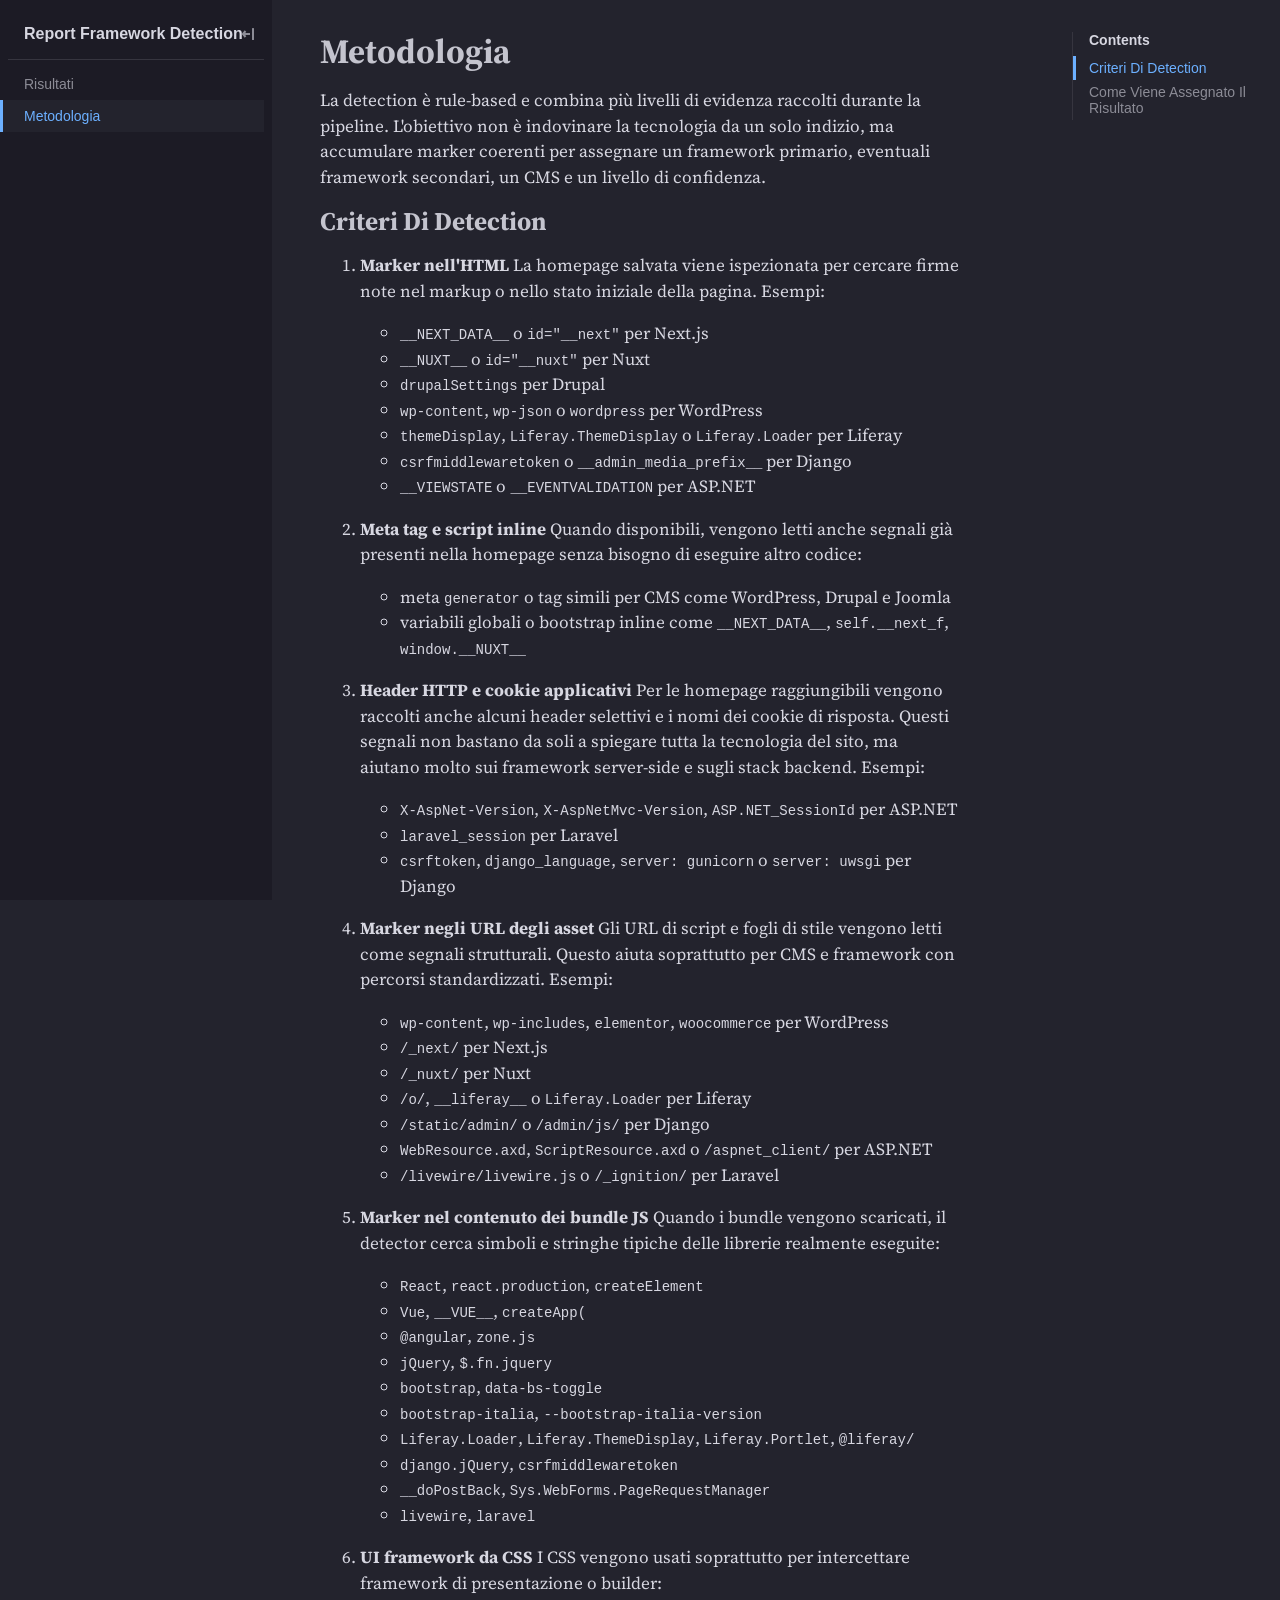
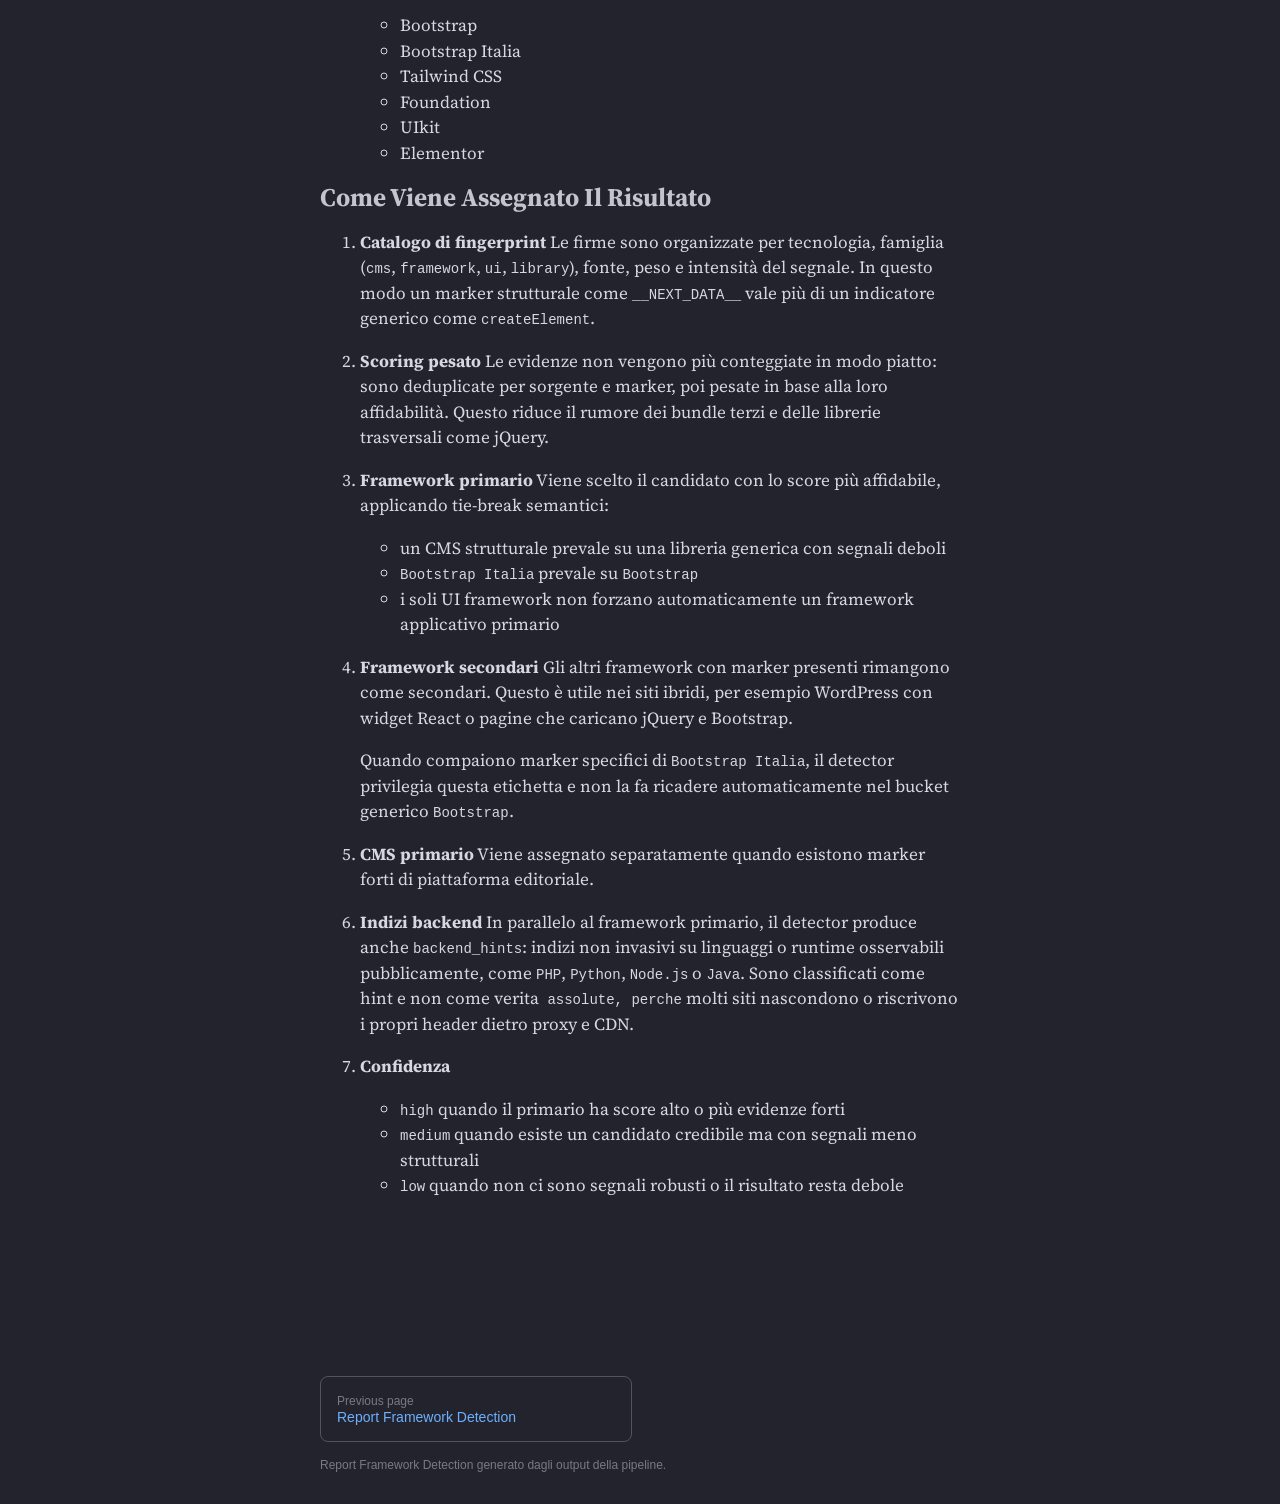
==== commit d8dc009a: "Update 2026-05-14" ====
--- a/methodology.html
+++ b/methodology.html
@@ -61,6 +61,27 @@
 <li><code>drupalSettings</code> per Drupal</li>
 <li><code>wp-content</code>, <code>wp-json</code> o <code>wordpress</code> per WordPress</li>
 <li><code>themeDisplay</code>, <code>Liferay.ThemeDisplay</code> o <code>Liferay.Loader</code> per Liferay</li>
+<li><code>csrfmiddlewaretoken</code> o <code>__admin_media_prefix__</code> per Django</li>
+<li><code>__VIEWSTATE</code> o <code>__EVENTVALIDATION</code> per ASP.NET</li>
+</ul>
+</li>
+<li>
+<p><strong>Meta tag e script inline</strong>
+Quando disponibili, vengono letti anche segnali già presenti nella homepage senza bisogno di eseguire altro codice:</p>
+<ul>
+<li>meta <code>generator</code> o tag simili per CMS come WordPress, Drupal e Joomla</li>
+<li>variabili globali o bootstrap inline come <code>__NEXT_DATA__</code>, <code>self.__next_f</code>, <code>window.__NUXT__</code></li>
+</ul>
+</li>
+<li>
+<p><strong>Header HTTP e cookie applicativi</strong>
+Per le homepage raggiungibili vengono raccolti anche alcuni header selettivi e i nomi dei cookie di risposta.
+Questi segnali non bastano da soli a spiegare tutta la tecnologia del sito, ma aiutano molto sui framework
+server-side e sugli stack backend. Esempi:</p>
+<ul>
+<li><code>X-AspNet-Version</code>, <code>X-AspNetMvc-Version</code>, <code>ASP.NET_SessionId</code> per ASP.NET</li>
+<li><code>laravel_session</code> per Laravel</li>
+<li><code>csrftoken</code>, <code>django_language</code>, <code>server: gunicorn</code> o <code>server: uwsgi</code> per Django</li>
 </ul>
 </li>
 <li>
@@ -72,6 +93,9 @@
 <li><code>/_next/</code> per Next.js</li>
 <li><code>/_nuxt/</code> per Nuxt</li>
 <li><code>/o/</code>, <code>__liferay__</code> o <code>Liferay.Loader</code> per Liferay</li>
+<li><code>/static/admin/</code> o <code>/admin/js/</code> per Django</li>
+<li><code>WebResource.axd</code>, <code>ScriptResource.axd</code> o <code>/aspnet_client/</code> per ASP.NET</li>
+<li><code>/livewire/livewire.js</code> o <code>/_ignition/</code> per Laravel</li>
 </ul>
 </li>
 <li>
@@ -85,6 +109,9 @@
 <li><code>bootstrap</code>, <code>data-bs-toggle</code></li>
 <li><code>bootstrap-italia</code>, <code>--bootstrap-italia-version</code></li>
 <li><code>Liferay.Loader</code>, <code>Liferay.ThemeDisplay</code>, <code>Liferay.Portlet</code>, <code>@liferay/</code></li>
+<li><code>django.jQuery</code>, <code>csrfmiddlewaretoken</code></li>
+<li><code>__doPostBack</code>, <code>Sys.WebForms.PageRequestManager</code></li>
+<li><code>livewire</code>, <code>laravel</code></li>
 </ul>
 </li>
 <li>
@@ -103,8 +130,23 @@
 <h2 id="come-viene-assegnato-il-risultato" tabindex="-1"><a class="observablehq-header-anchor" href="#come-viene-assegnato-il-risultato">Come Viene Assegnato Il Risultato</a></h2>
 <ol>
 <li>
+<p><strong>Catalogo di fingerprint</strong>
+Le firme sono organizzate per tecnologia, famiglia (<code>cms</code>, <code>framework</code>, <code>ui</code>, <code>library</code>), fonte, peso e intensità del
+segnale. In questo modo un marker strutturale come <code>__NEXT_DATA__</code> vale più di un indicatore generico come <code>createElement</code>.</p>
+</li>
+<li>
+<p><strong>Scoring pesato</strong>
+Le evidenze non vengono più conteggiate in modo piatto: sono deduplicate per sorgente e marker, poi pesate in base alla
+loro affidabilità. Questo riduce il rumore dei bundle terzi e delle librerie trasversali come jQuery.</p>
+</li>
+<li>
 <p><strong>Framework primario</strong>
-Viene scelto il framework con più evidenze aggregate tra HTML, URL e contenuto dei bundle.</p>
+Viene scelto il candidato con lo score più affidabile, applicando tie-break semantici:</p>
+<ul>
+<li>un CMS strutturale prevale su una libreria generica con segnali deboli</li>
+<li><code>Bootstrap Italia</code> prevale su <code>Bootstrap</code></li>
+<li>i soli UI framework non forzano automaticamente un framework applicativo primario</li>
+</ul>
 </li>
 <li>
 <p><strong>Framework secondari</strong>
@@ -118,11 +160,17 @@
 Viene assegnato separatamente quando esistono marker forti di piattaforma editoriale.</p>
 </li>
 <li>
+<p><strong>Indizi backend</strong>
+In parallelo al framework primario, il detector produce anche <code>backend_hints</code>: indizi non invasivi su linguaggi o
+runtime osservabili pubblicamente, come <code>PHP</code>, <code>Python</code>, <code>Node.js</code> o <code>Java</code>. Sono classificati come hint e non
+come verita<code> assolute, perche</code> molti siti nascondono o riscrivono i propri header dietro proxy e CDN.</p>
+</li>
+<li>
 <p><strong>Confidenza</strong></p>
 <ul>
-<li><code>high</code> quando il framework principale ha almeno tre evidenze</li>
-<li><code>medium</code> quando ha almeno una evidenza</li>
-<li><code>low</code> quando non ci sono segnali robusti o il risultato è debole</li>
+<li><code>high</code> quando il primario ha score alto o più evidenze forti</li>
+<li><code>medium</code> quando esiste un candidato credibile ma con segnali meno strutturali</li>
+<li><code>low</code> quando non ci sono segnali robusti o il risultato resta debole</li>
 </ul>
 </li>
 </ol>
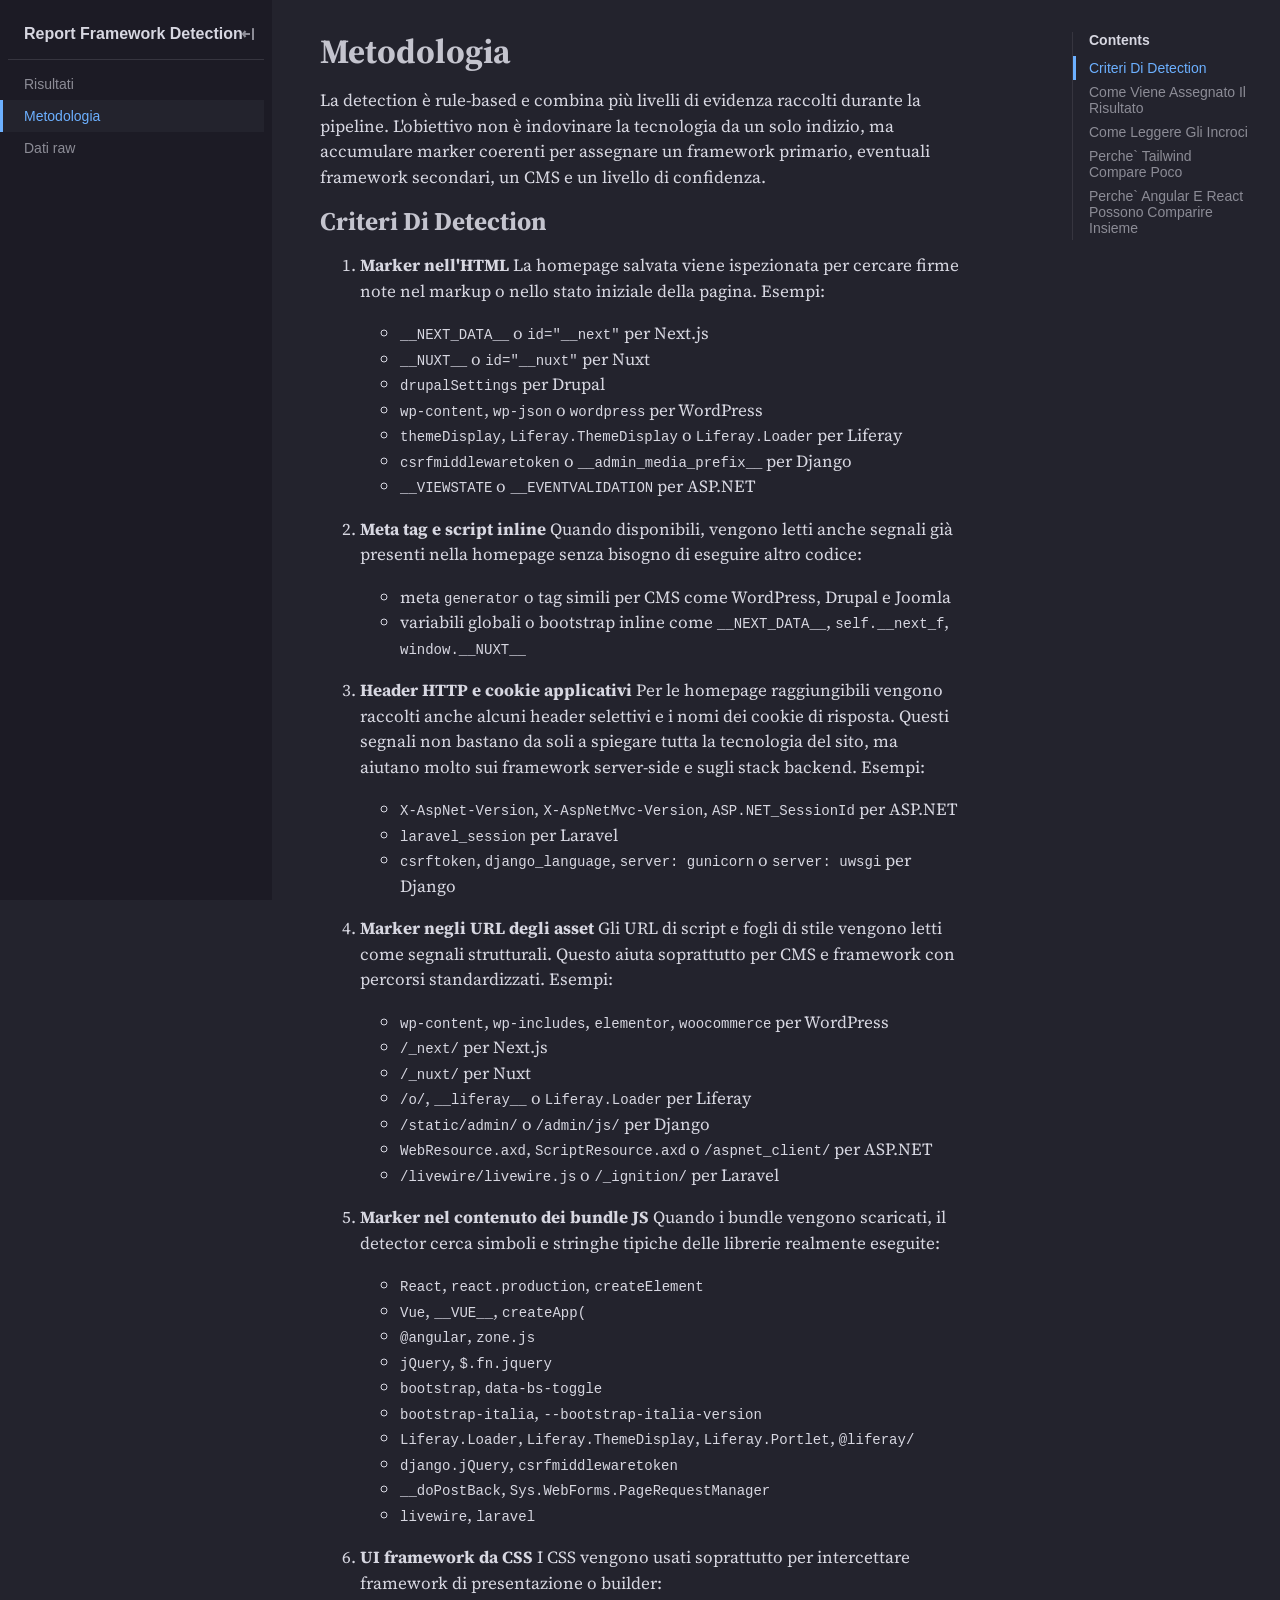
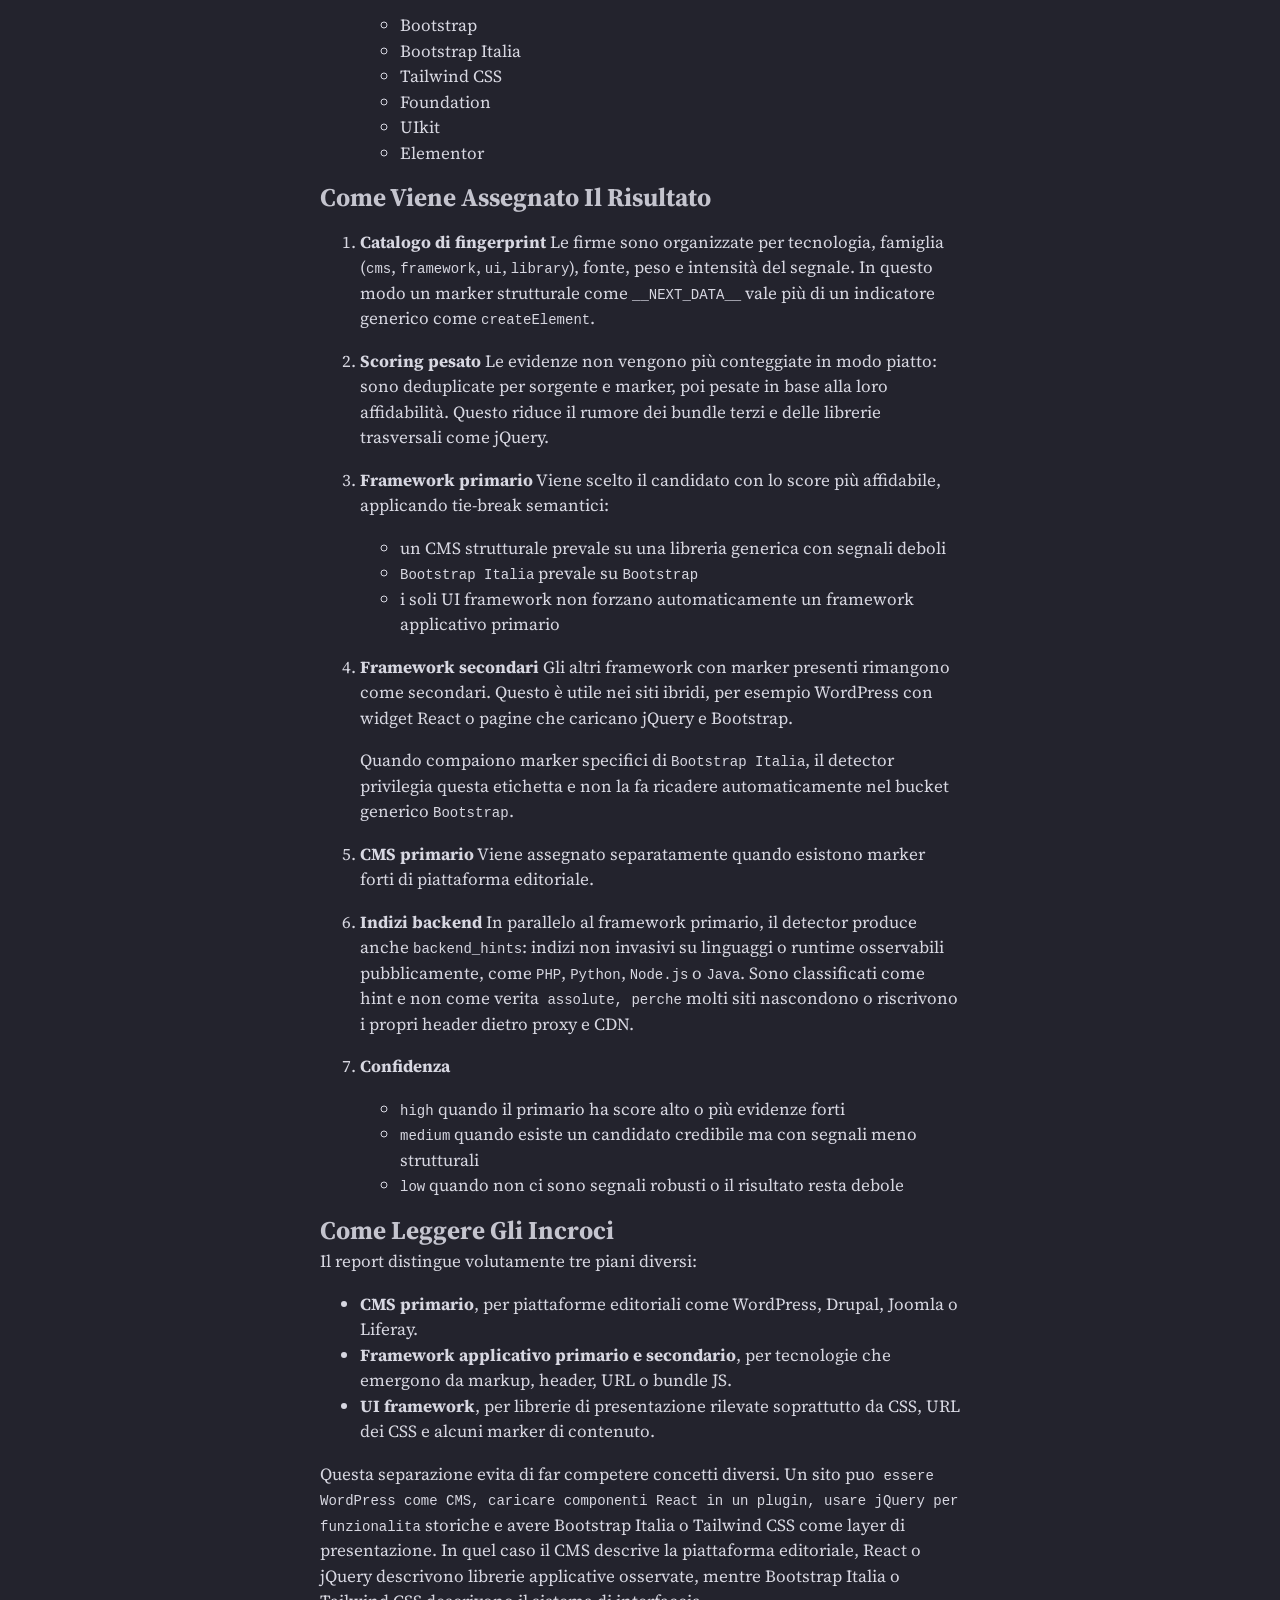
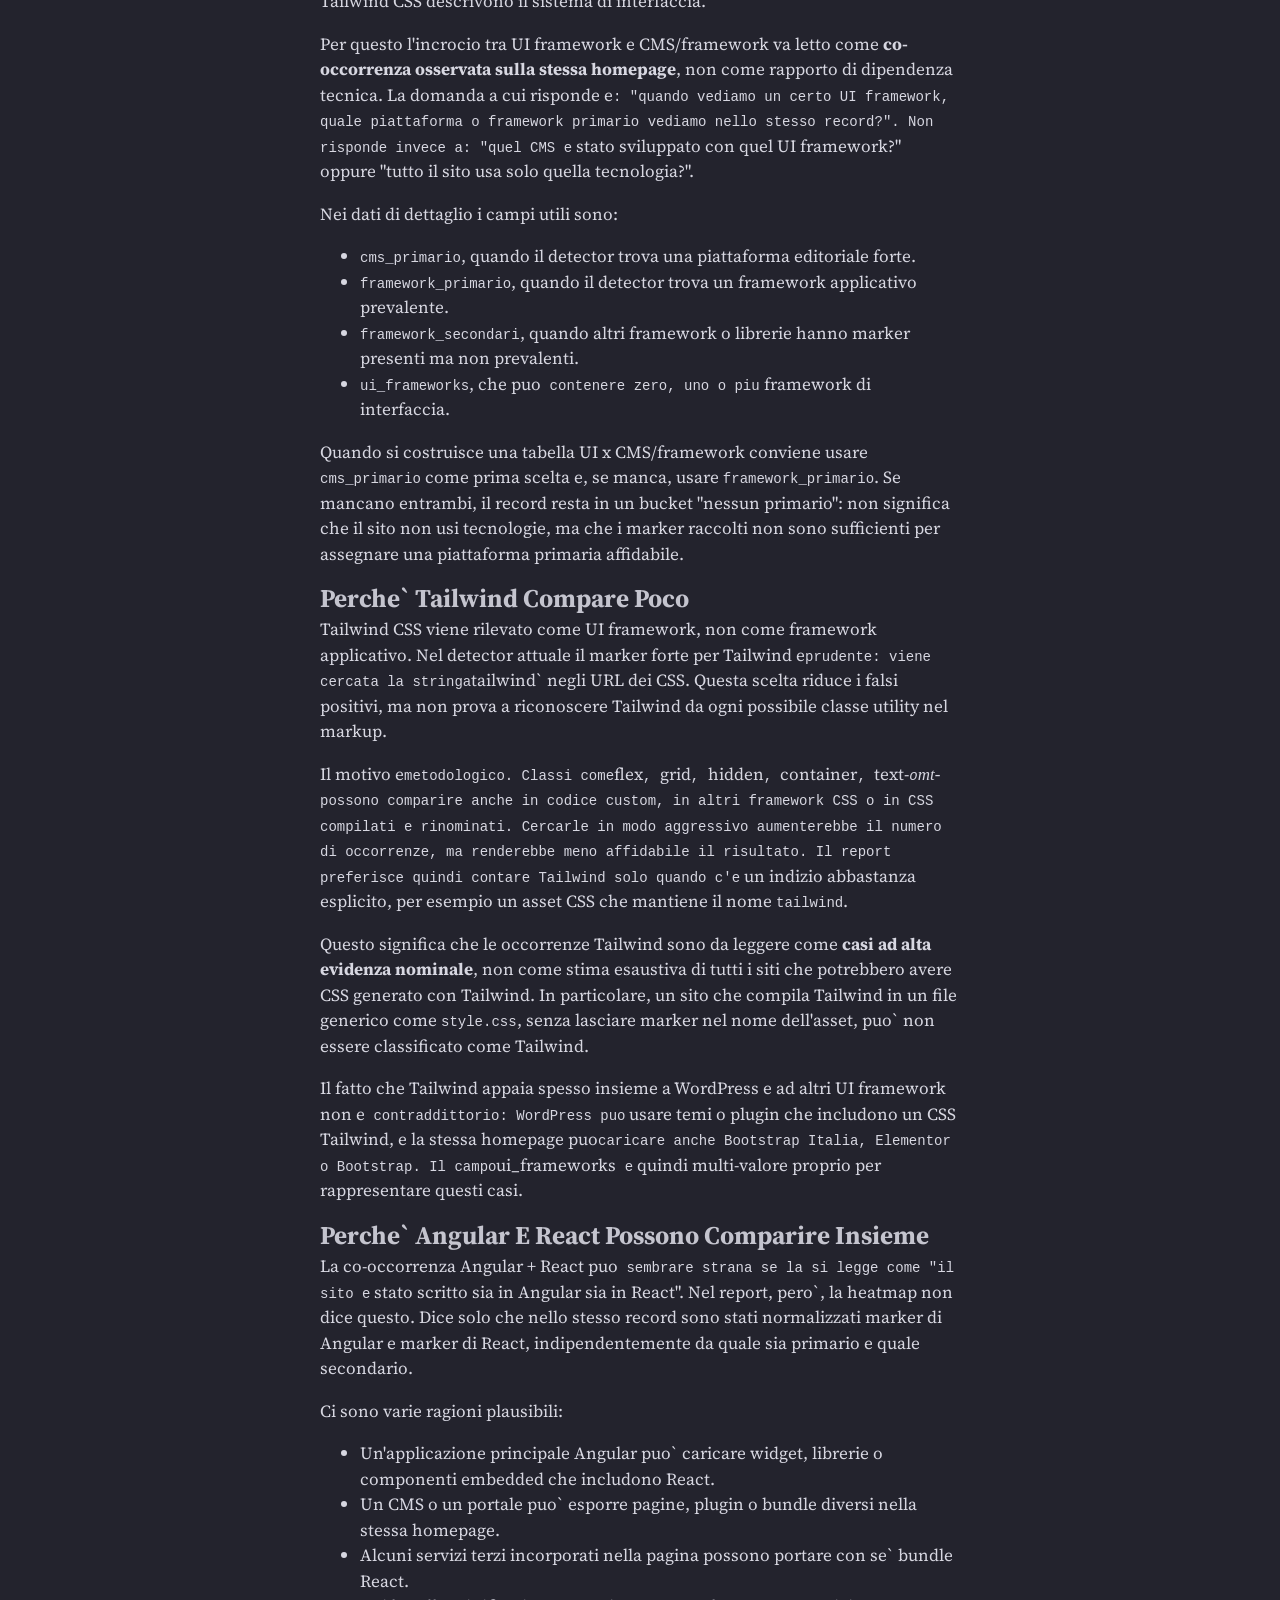
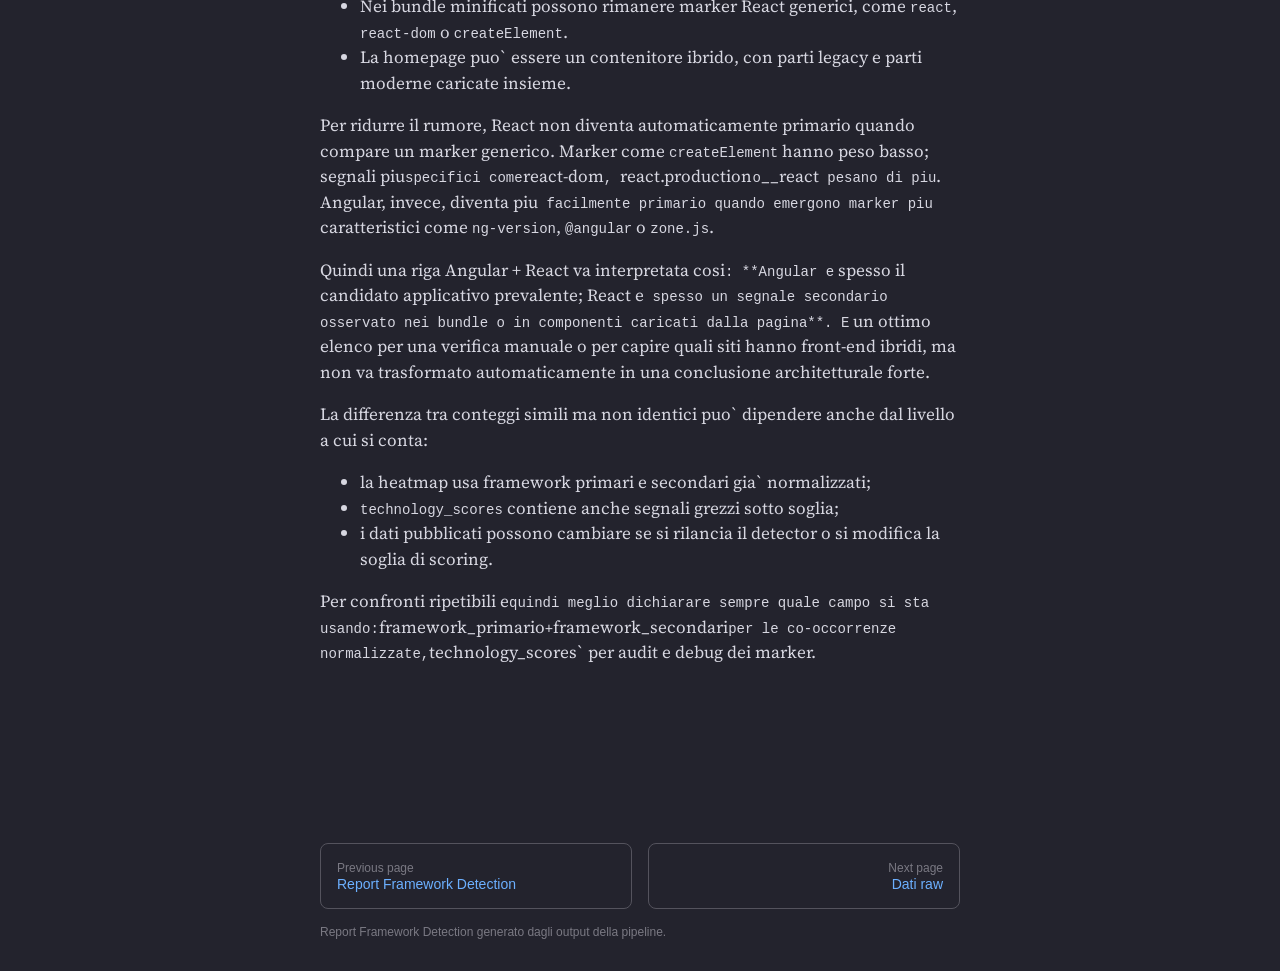
==== commit adc196fb: "Update repo" ====
--- a/methodology.html
+++ b/methodology.html
@@ -31,6 +31,7 @@
   <ol>
     <li class="observablehq-link"><a href="./">Risultati</a></li>
     <li class="observablehq-link observablehq-link-active"><a href="./methodology">Metodologia</a></li>
+    <li class="observablehq-link"><a href="./raw-data">Dati raw</a></li>
   </ol>
 </nav>
 <script>{const e=document.querySelector("#observablehq-sidebar"),o=document.querySelector("#observablehq-sidebar-toggle"),r=sessionStorage.getItem("observablehq-sidebar");r?o.checked=r==="true":o.indeterminate=!0;for(const t of document.querySelectorAll("#observablehq-sidebar summary")){const s=t.parentElement;switch(sessionStorage.getItem(`observablehq-sidebar:${t.textContent}`)){case"true":s.open=!0;break;case"false":s.classList.contains("observablehq-section-active")||(s.open=!1);break}}addEventListener("beforeunload",()=>sessionStorage.setItem("observablehq-sidebar-scrolly",`${e.scrollTop}`));const a=sessionStorage.getItem("observablehq-sidebar-scrolly");a!=null&&(e.style.cssText="overflow: hidden;",e.scrollTop=+a,e.style.cssText="");}</script>
@@ -41,6 +42,9 @@
 <ol>
 <li class="observablehq-secondary-link"><a href="#criteri-di-detection">Criteri Di Detection</a></li>
 <li class="observablehq-secondary-link"><a href="#come-viene-assegnato-il-risultato">Come Viene Assegnato Il Risultato</a></li>
+<li class="observablehq-secondary-link"><a href="#come-leggere-gli-incroci">Come Leggere Gli Incroci</a></li>
+<li class="observablehq-secondary-link"><a href="#perche-tailwind-compare-poco">Perche&#x60; Tailwind Compare Poco</a></li>
+<li class="observablehq-secondary-link"><a href="#perche-angular-e-react-possono-comparire-insieme">Perche&#x60; Angular E React Possono Comparire Insieme</a></li>
 </ol>
 </nav>
 </aside>
@@ -174,9 +178,68 @@
 </ul>
 </li>
 </ol>
+<h2 id="come-leggere-gli-incroci" tabindex="-1"><a class="observablehq-header-anchor" href="#come-leggere-gli-incroci">Come Leggere Gli Incroci</a></h2>
+<p>Il report distingue volutamente tre piani diversi:</p>
+<ul>
+<li><strong>CMS primario</strong>, per piattaforme editoriali come WordPress, Drupal, Joomla o Liferay.</li>
+<li><strong>Framework applicativo primario e secondario</strong>, per tecnologie che emergono da markup, header, URL o bundle JS.</li>
+<li><strong>UI framework</strong>, per librerie di presentazione rilevate soprattutto da CSS, URL dei CSS e alcuni marker di contenuto.</li>
+</ul>
+<p>Questa separazione evita di far competere concetti diversi. Un sito puo<code> essere WordPress come CMS, caricare componenti React in un plugin, usare jQuery per funzionalita</code> storiche e avere Bootstrap Italia o Tailwind CSS come layer di
+presentazione. In quel caso il CMS descrive la piattaforma editoriale, React o jQuery descrivono librerie applicative
+osservate, mentre Bootstrap Italia o Tailwind CSS descrivono il sistema di interfaccia.</p>
+<p>Per questo l'incrocio tra UI framework e CMS/framework va letto come <strong>co-occorrenza osservata sulla stessa homepage</strong>,
+non come rapporto di dipendenza tecnica. La domanda a cui risponde e<code>: "quando vediamo un certo UI framework, quale piattaforma o framework primario vediamo nello stesso record?". Non risponde invece a: "quel CMS e</code> stato sviluppato con
+quel UI framework?" oppure "tutto il sito usa solo quella tecnologia?".</p>
+<p>Nei dati di dettaglio i campi utili sono:</p>
+<ul>
+<li><code>cms_primario</code>, quando il detector trova una piattaforma editoriale forte.</li>
+<li><code>framework_primario</code>, quando il detector trova un framework applicativo prevalente.</li>
+<li><code>framework_secondari</code>, quando altri framework o librerie hanno marker presenti ma non prevalenti.</li>
+<li><code>ui_frameworks</code>, che puo<code> contenere zero, uno o piu</code> framework di interfaccia.</li>
+</ul>
+<p>Quando si costruisce una tabella UI x CMS/framework conviene usare <code>cms_primario</code> come prima scelta e, se manca, usare
+<code>framework_primario</code>. Se mancano entrambi, il record resta in un bucket "nessun primario": non significa che il sito non
+usi tecnologie, ma che i marker raccolti non sono sufficienti per assegnare una piattaforma primaria affidabile.</p>
+<h2 id="perche-tailwind-compare-poco" tabindex="-1"><a class="observablehq-header-anchor" href="#perche-tailwind-compare-poco">Perche` Tailwind Compare Poco</a></h2>
+<p>Tailwind CSS viene rilevato come UI framework, non come framework applicativo. Nel detector attuale il marker forte per
+Tailwind e<code>prudente: viene cercata la stringa</code>tailwind` negli URL dei CSS. Questa scelta riduce i falsi positivi, ma
+non prova a riconoscere Tailwind da ogni possibile classe utility nel markup.</p>
+<p>Il motivo e<code>metodologico. Classi come</code>flex<code>, </code>grid<code>, </code>hidden<code>, </code>container<code>, </code>text-<em><code>o</code>mt-</em><code> possono comparire anche in codice custom, in altri framework CSS o in CSS compilati e rinominati. Cercarle in modo aggressivo aumenterebbe il numero di occorrenze, ma renderebbe meno affidabile il risultato. Il report preferisce quindi contare Tailwind solo quando c'e</code> un indizio abbastanza esplicito, per esempio un asset CSS che mantiene il nome <code>tailwind</code>.</p>
+<p>Questo significa che le occorrenze Tailwind sono da leggere come <strong>casi ad alta evidenza nominale</strong>, non come stima
+esaustiva di tutti i siti che potrebbero avere CSS generato con Tailwind. In particolare, un sito che compila Tailwind in
+un file generico come <code>style.css</code>, senza lasciare marker nel nome dell'asset, puo` non essere classificato come Tailwind.</p>
+<p>Il fatto che Tailwind appaia spesso insieme a WordPress e ad altri UI framework non e<code> contraddittorio: WordPress puo</code>
+usare temi o plugin che includono un CSS Tailwind, e la stessa homepage puo<code>caricare anche Bootstrap Italia, Elementor o Bootstrap. Il campo</code>ui_frameworks<code> e</code> quindi multi-valore proprio per rappresentare questi casi.</p>
+<h2 id="perche-angular-e-react-possono-comparire-insieme" tabindex="-1"><a class="observablehq-header-anchor" href="#perche-angular-e-react-possono-comparire-insieme">Perche` Angular E React Possono Comparire Insieme</a></h2>
+<p>La co-occorrenza Angular + React puo<code> sembrare strana se la si legge come "il sito e</code> stato scritto sia in Angular sia in
+React". Nel report, pero`, la heatmap non dice questo. Dice solo che nello stesso record sono stati normalizzati marker
+di Angular e marker di React, indipendentemente da quale sia primario e quale secondario.</p>
+<p>Ci sono varie ragioni plausibili:</p>
+<ul>
+<li>Un'applicazione principale Angular puo` caricare widget, librerie o componenti embedded che includono React.</li>
+<li>Un CMS o un portale puo` esporre pagine, plugin o bundle diversi nella stessa homepage.</li>
+<li>Alcuni servizi terzi incorporati nella pagina possono portare con se` bundle React.</li>
+<li>Nei bundle minificati possono rimanere marker React generici, come <code>react</code>, <code>react-dom</code> o <code>createElement</code>.</li>
+<li>La homepage puo` essere un contenitore ibrido, con parti legacy e parti moderne caricate insieme.</li>
+</ul>
+<p>Per ridurre il rumore, React non diventa automaticamente primario quando compare un marker generico. Marker come
+<code>createElement</code> hanno peso basso; segnali piu<code>specifici come</code>react-dom<code>, </code>react.production<code>o</code>__react<code> pesano di piu</code>.
+Angular, invece, diventa piu<code> facilmente primario quando emergono marker piu</code> caratteristici come <code>ng-version</code>,
+<code>@angular</code> o <code>zone.js</code>.</p>
+<p>Quindi una riga Angular + React va interpretata cosi<code>: **Angular e</code> spesso il candidato applicativo prevalente; React e<code> spesso un segnale secondario osservato nei bundle o in componenti caricati dalla pagina**. E</code> un ottimo elenco per una
+verifica manuale o per capire quali siti hanno front-end ibridi, ma non va trasformato automaticamente in una conclusione
+architetturale forte.</p>
+<p>La differenza tra conteggi simili ma non identici puo` dipendere anche dal livello a cui si conta:</p>
+<ul>
+<li>la heatmap usa framework primari e secondari gia` normalizzati;</li>
+<li><code>technology_scores</code> contiene anche segnali grezzi sotto soglia;</li>
+<li>i dati pubblicati possono cambiare se si rilancia il detector o si modifica la soglia di scoring.</li>
+</ul>
+<p>Per confronti ripetibili e<code>quindi meglio dichiarare sempre quale campo si sta usando:</code>framework_primario<code>+</code>framework_secondari<code>per le co-occorrenze normalizzate,</code>technology_scores` per audit e debug dei marker.</p>
 </main>
 <footer id="observablehq-footer">
-<nav><a rel="prev" href="./"><span>Report Framework Detection</span></a></nav>
+<nav><a rel="prev" href="./"><span>Report Framework Detection</span></a><a rel="next" href="./raw-data"><span>Dati raw</span></a></nav>
 <div>Report Framework Detection generato dagli output della pipeline.</div>
 </footer>
 </div>
